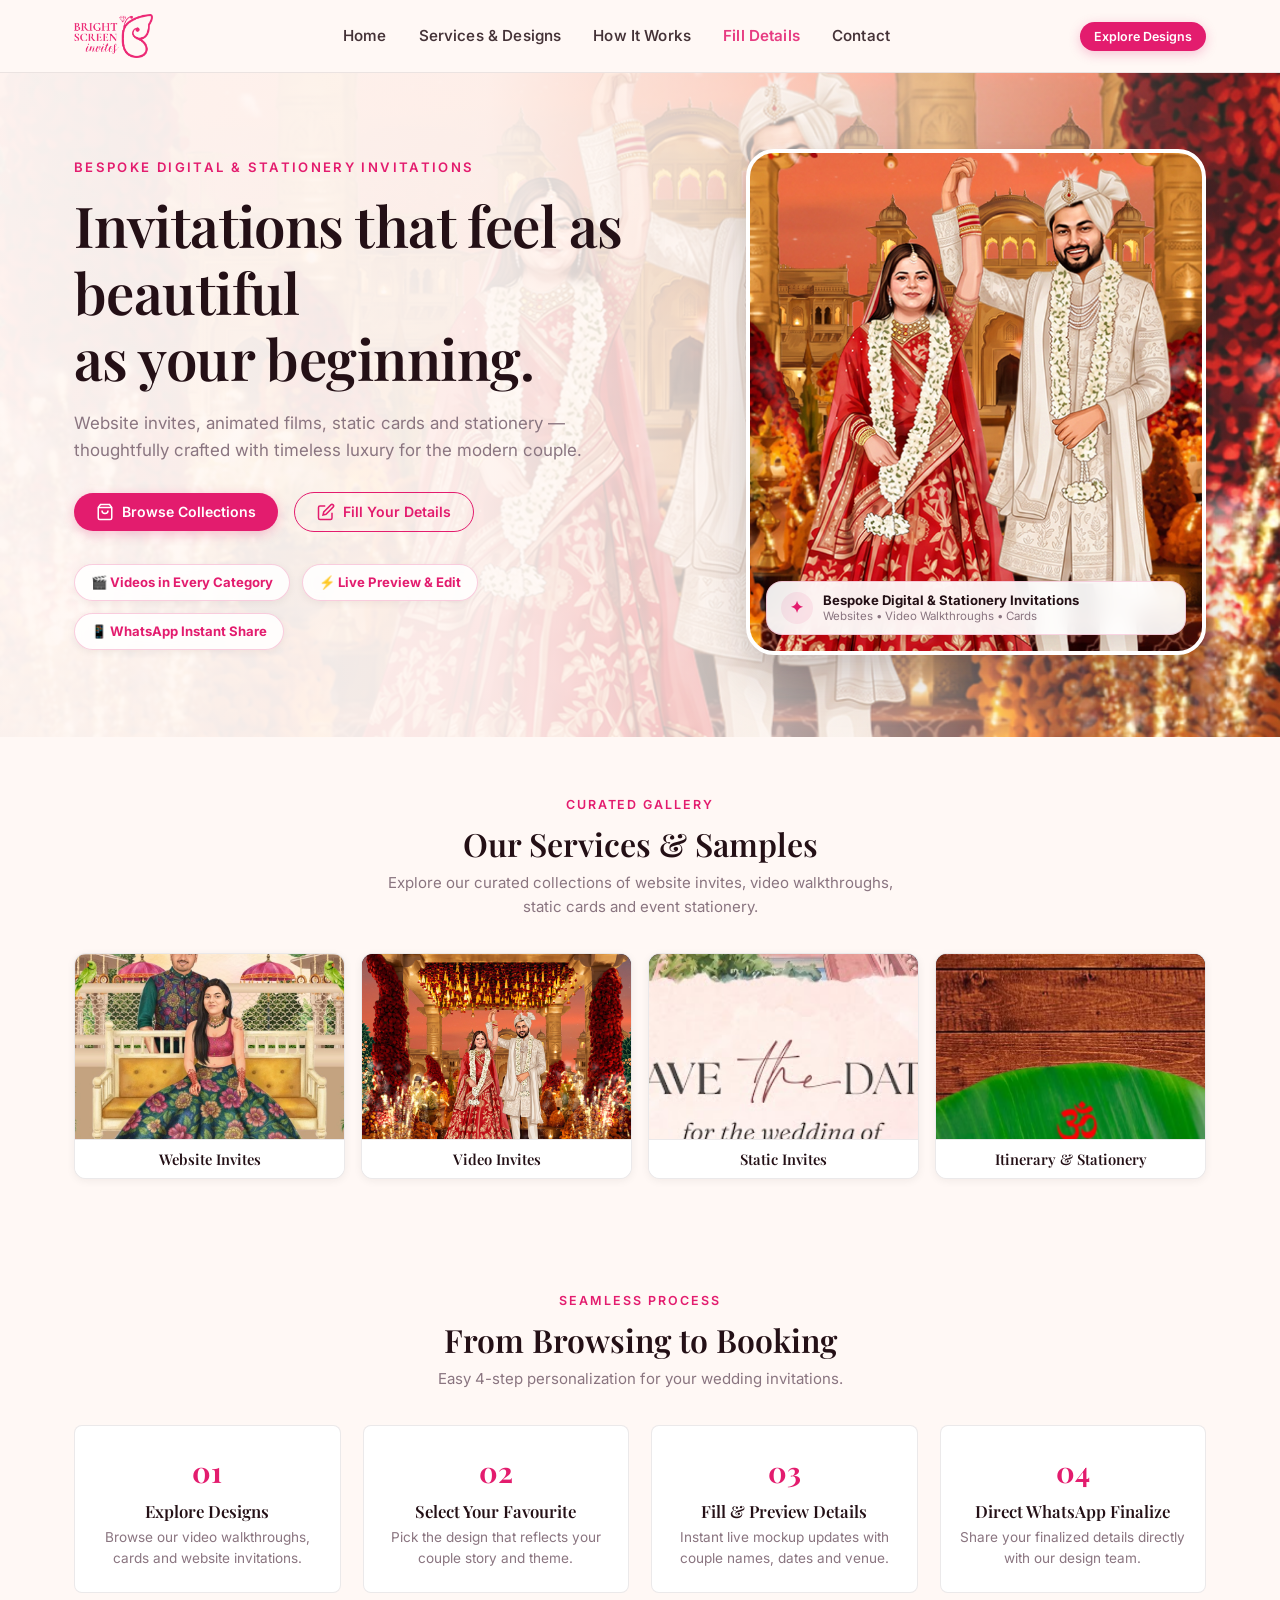
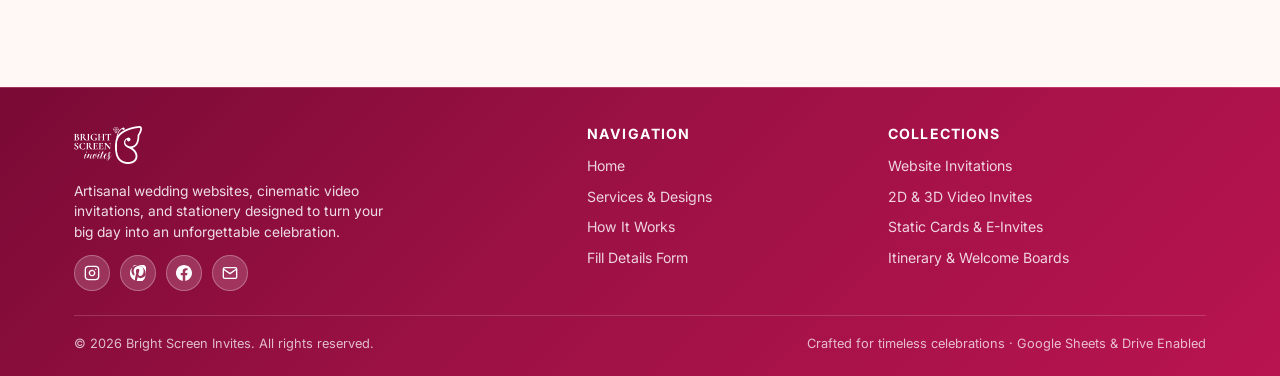
==== index.html @ beab673f "Files Upload" ====
<!DOCTYPE html>
<html lang="en">

<head>
  <meta charset="UTF-8">
  <meta name="viewport" content="width=device-width, initial-scale=1, viewport-fit=cover">
  <title>Bright Screen Invites | Premium Wedding Invitations &amp; Video Invites</title>
  <meta name="description"
    content="Bright Screen Invites — luxury wedding websites, cinematic video invitations, static printable cards and event stationery. Personalize your dream invite.">

  <!-- Favicon and App Icon -->
  <link rel="icon" type="image/jpeg" href="1.jpg">
  <link rel="apple-touch-icon" href="1.jpg">

  <!-- Open Graph / WhatsApp / Facebook / Telegram / Chat Previews -->
  <meta property="og:type" content="website">
  <meta property="og:site_name" content="Bright Screen Invites">
  <meta property="og:title" content="Bright Screen Invites | Premium Wedding Invitations &amp; Video Invites">
  <meta property="og:description" content="Artisanal wedding websites, cinematic video invitations, static cards and luxury event stationery. Personalize your dream wedding invitation.">
  <meta property="og:image" content="1.jpg">
  <meta property="og:image:secure_url" content="1.jpg">
  <meta property="og:image:type" content="image/jpeg">
  <meta property="og:image:width" content="1200">
  <meta property="og:image:height" content="1200">
  <meta property="og:image:alt" content="Bright Screen Invites">

  <!-- Twitter / X Card -->
  <meta name="twitter:card" content="summary">
  <meta name="twitter:title" content="Bright Screen Invites | Premium Wedding Invitations &amp; Video Invites">
  <meta name="twitter:description" content="Artisanal wedding websites, cinematic video invitations, static cards and luxury event stationery.">
  <meta name="twitter:image" content="1.jpg">
  <meta name="twitter:image:alt" content="Bright Screen Invites">

  <!-- Universal Chat & Search Previews (WhatsApp, iMessage, Google) -->
  <meta itemprop="name" content="Bright Screen Invites">
  <meta itemprop="description" content="Artisanal wedding websites, cinematic video invitations, static cards and luxury event stationery.">
  <meta itemprop="image" content="1.jpg">
  <link rel="image_src" href="1.jpg">

  <link rel="preconnect" href="https://fonts.googleapis.com">
  <link rel="preconnect" href="https://fonts.gstatic.com" crossorigin>
  <link
    href="https://fonts.googleapis.com/css2?family=Playfair+Display:ital,wght@0,500;0,600;0,700;1,500;1,600&family=Inter:wght@300;400;500;600;700;800;900&display=swap"
    rel="stylesheet">
  <style>
    :root {
      --pink: #E31C6E;
      --pink-dark: #B8144F;
      --pink-soft: rgba(227, 28, 110, 0.08);
      --pink-border: rgba(227, 28, 110, 0.22);
      --cream: #FFF8F5;
      --cream-card: #FFFFFF;
      --ink: #241016;
      --muted: #8a7580;
      --muted-light: #b39aa3;
      --border: rgba(36, 16, 22, 0.09);
      --gold: #D4AF37;
      --shadow-sm: 0 2px 8px rgba(36, 16, 22, 0.06);
      --shadow-md: 0 8px 24px rgba(36, 16, 22, 0.08);
      --shadow-lg: 0 16px 36px rgba(227, 28, 110, 0.14);
      --serif: 'Playfair Display', Georgia, serif;
      --sans: 'Inter', -apple-system, BlinkMacSystemFont, Segoe UI, sans-serif;
      box-sizing: border-box;
      padding-top: env(safe-area-inset-top, 0px);
    }

    /* Enforce consistent light theme without changing existing brand palette */
    @media(prefers-color-scheme:dark) {
      :root {
        --cream: #FFF8F5;
        --cream-card: #FFFFFF;
        --ink: #241016;
        --muted: #8a7580;
        --muted-light: #b39aa3;
        --border: rgba(36, 16, 22, 0.09);
        --shadow-sm: 0 2px 8px rgba(36, 16, 22, 0.06);
        --shadow-md: 0 8px 24px rgba(36, 16, 22, 0.08);
      }
    }

    :root[data-theme="dark"],
    :root[data-theme="light"] {
      --cream: #FFF8F5;
      --cream-card: #FFFFFF;
      --ink: #241016;
      --muted: #8a7580;
      --muted-light: #b39aa3;
      --border: rgba(36, 16, 22, 0.09);
    }

    * {
      box-sizing: border-box;
      margin: 0;
      padding: 0
    }

    body {
      background: var(--cream);
      color: var(--ink);
      font-family: var(--sans);
      line-height: 1.6;
      -webkit-font-smoothing: antialiased;
      padding-bottom: calc(76px + env(safe-area-inset-bottom, 0px));
    }

    @media(min-width:820px) {
      body {
        padding-bottom: 0
      }
    }

    img,
    svg,
    video {
      max-width: 100%;
      height: auto;
      display: block
    }

    .wrap {
      max-width: 1180px;
      margin: 0 auto;
      padding: 0 24px
    }

    h1,
    h2,
    h3,
    h4 {
      font-family: var(--serif);
      font-weight: 600;
      line-height: 1.2
    }

    a {
      color: inherit;
      text-decoration: none
    }

    button {
      font-family: inherit
    }

    @media(prefers-reduced-motion:reduce) {
      * {
        animation: none !important;
        transition: none !important
      }
    }

    /* Header & Navigation */
    header {
      position: sticky;
      top: env(safe-area-inset-top, 0px);
      z-index: 50;
      background: var(--cream);
      backdrop-filter: blur(12px);
      -webkit-backdrop-filter: blur(12px);
      border-bottom: 1px solid var(--border);
    }

    .nav {
      display: flex;
      align-items: center;
      justify-content: space-between;
      padding: 14px 24px;
      max-width: 1180px;
      margin: 0 auto;
    }

    .brand {
      display: inline-flex;
      align-items: center;
      gap: 12px;
      cursor: pointer;
      text-decoration: none
    }

    .brand-logo-img {
      height: 44px;
      width: auto;
      max-width: 220px;
      object-fit: contain;
      display: block;
      transition: transform .2s ease;
    }

    .brand:hover .brand-logo-img {
      transform: scale(1.02);
    }

    .foot-logo-img {
      height: 48px;
      max-width: 240px;
    }

    @media(max-width:600px) {
      .brand-logo-img {
        height: 36px;
        max-width: 170px;
      }
    }

    .brand svg {
      width: 34px;
      height: 40px;
      flex-shrink: 0
    }

    .brand-text {
      font-family: var(--serif);
      font-size: 1.12rem;
      letter-spacing: .02em;
      font-weight: 600
    }

    .brand-text em {
      font-style: italic;
      color: var(--pink);
      font-weight: 500
    }

    .navlinks {
      display: none;
      gap: 32px;
      font-size: .95rem;
      font-weight: 550;
      letter-spacing: .01em
    }

    @media(min-width:820px) {
      .navlinks {
        display: flex
      }
    }

    .navlinks a {
      opacity: .85;
      transition: color .2s, opacity .2s;
      color: var(--ink)
    }

    .navlinks a:hover {
      opacity: 1;
      color: var(--pink)
    }

    .header-actions {
      display: flex;
      align-items: center;
      gap: 12px
    }

    .cta {
      background: var(--pink);
      color: #fff;
      padding: 10px 22px;
      border-radius: 999px;
      font-size: .88rem;
      font-weight: 600;
      border: none;
      cursor: pointer;
      display: inline-flex;
      align-items: center;
      justify-content: center;
      gap: 8px;
      transition: transform .2s ease, background .2s ease, box-shadow .2s ease;
      box-shadow: 0 3px 12px rgba(227, 28, 110, .25);
      text-align: center;
      white-space: nowrap;
    }

    .cta:hover {
      background: var(--pink-dark);
      transform: translateY(-1px);
      box-shadow: 0 6px 18px rgba(227, 28, 110, .35)
    }

    .cta:active {
      transform: translateY(0)
    }

    .cta.ghost {
      background: transparent;
      border: 1px solid var(--pink);
      color: var(--pink);
      box-shadow: none;
    }

    .cta.ghost:hover {
      background: var(--pink-soft)
    }

    .cta.secondary {
      background: rgba(36, 16, 22, .06);
      color: var(--ink);
      box-shadow: none;
    }

    .cta.secondary:hover {
      background: rgba(36, 16, 22, .1)
    }

    .cta.btn-wa {
      background: #25D366;
      color: #fff;
      box-shadow: 0 3px 12px rgba(37, 211, 102, .25)
    }

    .cta.btn-wa:hover {
      background: #1EBE5D;
      box-shadow: 0 6px 18px rgba(37, 211, 102, .35)
    }

    .cta.btn-sm {
      padding: 7px 14px;
      font-size: .78rem
    }

    /* Hero Section (Matching Reference Landing Page) */
    .hero {
      position: relative;
      background-image: url('hero-ballroom.jpg');
      background-size: cover;
      background-position: center right;
      overflow: hidden;
      padding: 54px 0 60px;
    }

    .hero-backdrop-overlay {
      position: absolute;
      inset: 0;
      background: linear-gradient(90deg,
          rgba(255, 248, 245, 0.97) 0%,
          rgba(255, 248, 245, 0.93) 38%,
          rgba(255, 248, 245, 0.72) 58%,
          rgba(255, 248, 245, 0.22) 85%,
          rgba(255, 248, 245, 0.10) 100%);
      pointer-events: none;
      z-index: 1;
    }

    @media(max-width:960px) {
      .hero-backdrop-overlay {
        background: linear-gradient(180deg,
            rgba(255, 248, 245, 0.97) 0%,
            rgba(255, 248, 245, 0.92) 48%,
            rgba(255, 248, 245, 0.78) 100%);
      }
    }

    .hero-wrap {
      position: relative;
      z-index: 2;
      max-width: 1180px;
      margin: 0 auto;
      padding: 0 24px;
    }

    .hero-layout {
      display: grid;
      grid-template-columns: 1.15fr 0.85fr;
      gap: 48px;
      align-items: center;
      min-height: 550px;
    }

    @media(max-width:960px) {
      .hero {
        padding: 36px 0 44px
      }

      .hero-layout {
        grid-template-columns: 1fr;
        gap: 36px;
        min-height: auto;
      }
    }

    .hero-text-col {
      text-align: left;
    }

    .tag {
      color: var(--pink);
      font-size: .82rem;
      font-weight: 600;
      letter-spacing: .18em;
      text-transform: uppercase;
      margin-bottom: 14px;
      display: inline-block;
    }

    .hero-headline {
      font-family: var(--serif);
      font-size: clamp(2.3rem, 4.4vw, 3.6rem);
      font-weight: 600;
      line-height: 1.18;
      letter-spacing: -0.01em;
      color: var(--ink);
      margin-bottom: 18px;
    }

    .hero-desc {
      font-family: var(--sans);
      font-size: clamp(0.98rem, 1.4vw, 1.06rem);
      color: var(--muted);
      line-height: 1.6;
      max-width: 540px;
      margin-bottom: 28px;
      font-weight: 400;
    }

    .hero-cta-group {
      display: flex;
      align-items: center;
      gap: 16px;
      flex-wrap: wrap;
      margin-bottom: 32px;
    }

    .cta-hero-primary {
      background: var(--pink);
      color: #fff;
      padding: 14px 34px;
      border-radius: 999px;
      font-size: 1rem;
      font-weight: 700;
      letter-spacing: .01em;
      border: none;
      cursor: pointer;
      display: inline-flex;
      align-items: center;
      justify-content: center;
      gap: 10px;
      box-shadow: 0 8px 24px rgba(227, 28, 110, .3);
      transition: all .25s ease;
      text-decoration: none;
    }

    .cta-hero-primary:hover {
      background: var(--pink-dark);
      transform: translateY(-2px);
      box-shadow: 0 12px 30px rgba(227, 28, 110, .4);
      color: #fff;
    }

    .cta-hero-secondary {
      background: transparent;
      color: var(--pink);
      border: 1.5px solid var(--pink-border);
      padding: 13px 26px;
      border-radius: 999px;
      font-size: .95rem;
      font-weight: 600;
      cursor: pointer;
      display: inline-flex;
      align-items: center;
      gap: 8px;
      transition: all .25s ease;
    }

    .cta-hero-secondary:hover {
      background: var(--pink-soft);
      border-color: var(--pink);
      transform: translateY(-1px);
    }

    .hero-stats {
      display: flex;
      justify-content: flex-start;
      gap: 12px;
      flex-wrap: wrap;
    }

    .stat-pill {
      display: flex;
      align-items: center;
      gap: 8px;
      background: rgba(255, 255, 255, 0.85);
      backdrop-filter: blur(6px);
      -webkit-backdrop-filter: blur(6px);
      border: 1px solid var(--pink-border);
      padding: 7px 16px;
      border-radius: 999px;
      font-size: .82rem;
      font-weight: 600;
      color: var(--ink);
      box-shadow: var(--shadow-sm);
    }

    .stat-pill span {
      color: var(--pink);
      font-weight: 700
    }

    /* Right Card (Luxury Ballroom Showcase matching reference) */
    .hero-card-col {
      display: flex;
      justify-content: center;
      align-items: center;
      position: relative;
    }

    .hero-venue-card {
      position: relative;
      width: 100%;
      max-width: 460px;
      border-radius: 28px;
      overflow: hidden;
      border: 4px solid #ffffff;
      box-shadow: 0 24px 50px rgba(36, 16, 22, 0.18), 0 6px 18px rgba(0, 0, 0, 0.06);
      background: #fff;
      transition: transform .35s ease, box-shadow .35s ease;
    }

    .hero-venue-card:hover {
      transform: translateY(-4px);
      box-shadow: 0 30px 60px rgba(227, 28, 110, 0.22), 0 10px 24px rgba(36, 16, 22, 0.12);
    }

    .hero-card-img {
      width: 100%;
      height: 100%;
      aspect-ratio: 4 / 4.4;
      object-fit: cover;
      display: block;
    }

    @media(max-width:960px) {
      .hero-card-img {
        aspect-ratio: 16 / 10;
      }
    }

    .hero-card-glass-pill {
      position: absolute;
      bottom: 16px;
      left: 16px;
      right: 16px;
      background: rgba(255, 255, 255, 0.92);
      backdrop-filter: blur(10px);
      -webkit-backdrop-filter: blur(10px);
      padding: 10px 14px;
      border-radius: 16px;
      display: flex;
      align-items: center;
      gap: 10px;
      box-shadow: 0 8px 20px rgba(36, 16, 22, 0.1);
      border: 1px solid rgba(227, 28, 110, 0.18);
    }

    .pill-sparkle {
      width: 32px;
      height: 32px;
      border-radius: 50%;
      background: var(--pink-soft);
      color: var(--pink);
      display: flex;
      align-items: center;
      justify-content: center;
      font-size: 1rem;
      font-weight: 700;
      flex-shrink: 0;
    }

    .pill-info {
      display: flex;
      flex-direction: column;
      text-align: left;
      line-height: 1.25;
    }

    .pill-info strong {
      font-size: .82rem;
      color: var(--ink);
      font-weight: 700;
    }

    .pill-info span {
      font-size: .72rem;
      color: var(--muted);
    }

    /* Section Common */
    section {
      padding: 54px 0
    }

    .section-head {
      text-align: center;
      margin-bottom: 34px
    }

    .section-head span {
      color: var(--pink);
      font-size: .78rem;
      font-weight: 600;
      letter-spacing: .16em;
      text-transform: uppercase
    }

    .section-head h2 {
      margin-top: 8px;
      font-size: 2rem
    }

    .section-head p {
      color: var(--muted);
      font-size: .94rem;
      margin-top: 8px;
      max-width: 540px;
      margin-left: auto;
      margin-right: auto
    }

    /* Interactive Services Cards */
    .services {
      display: grid;
      grid-template-columns: repeat(2, 1fr);
      gap: 18px
    }

    @media(min-width:860px) {
      .services {
        grid-template-columns: repeat(4, 1fr)
      }
    }

    .svc {
      padding: 24px 20px;
      border: 1px solid var(--border);
      border-radius: 8px;
      cursor: pointer;
      transition: border-color .25s, transform .25s, box-shadow .25s, background .25s;
      background: var(--cream-card);
      text-align: left;
      position: relative;
      display: flex;
      flex-direction: column;
      justify-content: space-between;
      min-height: 170px;
    }

    .svc:hover {
      border-color: var(--pink);
      transform: translateY(-4px);
      box-shadow: var(--shadow-md);
      background: linear-gradient(180deg, var(--cream-card) 0%, rgba(227, 28, 110, 0.03) 100%);
    }

    .svc-icon {
      width: 42px;
      height: 42px;
      border-radius: 8px;
      background: var(--pink-soft);
      color: var(--pink);
      display: flex;
      align-items: center;
      justify-content: center;
      margin-bottom: 14px;
      font-size: 1.2rem;
    }

    .svc h3 {
      font-size: 1.12rem;
      margin-bottom: 6px
    }

    .svc p {
      color: var(--muted);
      font-size: .84rem;
      line-height: 1.45;
      margin-bottom: 12px
    }

    .svc-footer {
      display: flex;
      align-items: center;
      justify-content: space-between;
      font-size: .78rem;
      color: var(--pink);
      font-weight: 600;
    }

    .svc-count {
      background: var(--pink-soft);
      padding: 2px 8px;
      border-radius: 999px;
      font-size: .72rem;
    }

    /* Latest Designs Carousel / Showcase */
    .latest-bar {
      margin-bottom: 34px;
      padding: 20px 22px;
      background: linear-gradient(135deg, rgba(227, 28, 110, .07), rgba(227, 28, 110, .02));
      border: 1px solid var(--pink-border);
      border-radius: 10px;
      display: flex;
      align-items: center;
      justify-content: space-between;
      flex-wrap: wrap;
      gap: 14px;
    }

    .latest-info h3 {
      font-size: 1.15rem;
      display: flex;
      align-items: center;
      gap: 8px
    }

    .latest-info p {
      color: var(--muted);
      font-size: .85rem;
      margin-top: 2px
    }

    .badge-pulse {
      background: var(--pink);
      color: #fff;
      font-size: .65rem;
      font-weight: 700;
      padding: 2px 7px;
      border-radius: 999px;
      letter-spacing: .05em;
      text-transform: uppercase;
      animation: badgeGlow 2s infinite ease-in-out;
    }

    @keyframes badgeGlow {

      0%,
      100% {
        opacity: 1;
        box-shadow: 0 0 0 rgba(227, 28, 110, 0)
      }

      50% {
        opacity: .92;
        box-shadow: 0 0 10px rgba(227, 28, 110, .4)
      }
    }

    /* Controls: Search, Filters, Sorting */
    .controls-wrap {
      background: var(--cream-card);
      border: 1px solid var(--border);
      border-radius: 10px;
      padding: 18px 20px;
      margin-bottom: 28px;
      box-shadow: var(--shadow-sm);
    }

    .controls-top {
      display: flex;
      gap: 12px;
      align-items: center;
      flex-wrap: wrap;
      margin-bottom: 14px;
    }

    .search-box {
      flex: 1;
      min-width: 240px;
      position: relative;
      display: flex;
      align-items: center;
    }

    .search-box svg {
      position: absolute;
      left: 14px;
      width: 18px;
      height: 18px;
      color: var(--muted);
      pointer-events: none;
    }

    .search-box input {
      width: 100%;
      padding: 10px 14px 10px 42px;
      border-radius: 999px;
      border: 1px solid var(--border);
      background: var(--cream);
      color: var(--ink);
      font-family: var(--sans);
      font-size: .88rem;
      transition: border-color .2s;
    }

    .search-box input:focus {
      outline: none;
      border-color: var(--pink);
    }

    .search-clear {
      position: absolute;
      right: 12px;
      background: none;
      border: none;
      color: var(--muted);
      font-size: 1rem;
      cursor: pointer;
      display: none;
    }

    .sort-wrap {
      display: flex;
      align-items: center;
      gap: 8px;
      font-size: .82rem;
      color: var(--muted);
    }

    .sort-wrap select {
      padding: 9px 14px;
      border-radius: 999px;
      border: 1px solid var(--border);
      background: var(--cream);
      color: var(--ink);
      font-family: var(--sans);
      font-size: .84rem;
      cursor: pointer;
      outline: none;
    }

    .sort-wrap select:focus {
      border-color: var(--pink)
    }

    /* Category Filter Pills */
    .filters {
      display: flex;
      gap: 8px;
      flex-wrap: wrap;
      align-items: center;
      margin-bottom: 12px;
    }

    .filters button {
      padding: 8px 16px;
      border-radius: 999px;
      border: 1px solid var(--border);
      background: transparent;
      color: var(--ink);
      font-size: .82rem;
      cursor: pointer;
      transition: background .2s, border-color .2s, color .2s;
      display: flex;
      align-items: center;
      gap: 6px;
    }

    .filters button:hover {
      border-color: var(--pink);
      color: var(--pink)
    }

    .filters button.active {
      background: var(--pink);
      color: #fff;
      border-color: var(--pink);
      font-weight: 600;
    }

    .filters button .pill-count {
      background: rgba(255, 255, 255, .25);
      font-size: .7rem;
      padding: 1px 6px;
      border-radius: 999px;
    }

    .filters button:not(.active) .pill-count {
      background: var(--pink-soft);
      color: var(--pink);
    }

    /* Secondary Sub-filters: Media, Region, Style */
    .sub-filters {
      display: flex;
      gap: 10px;
      flex-wrap: wrap;
      align-items: center;
      padding-top: 10px;
      border-top: 1px dashed var(--border);
      font-size: .8rem;
    }

    .sub-filters label {
      color: var(--muted);
      font-weight: 500
    }

    .sub-filters select {
      padding: 6px 10px;
      border-radius: 6px;
      border: 1px solid var(--border);
      background: var(--cream);
      color: var(--ink);
      font-size: .8rem;
      outline: none;
    }

    .sub-filters select:focus {
      border-color: var(--pink)
    }

    .reset-btn {
      background: none;
      border: none;
      color: var(--pink);
      font-size: .8rem;
      cursor: pointer;
      text-decoration: underline;
      margin-left: auto;
      padding: 4px 8px;
    }

    .gallery-status {
      display: flex;
      justify-content: space-between;
      align-items: center;
      margin-bottom: 16px;
      font-size: .82rem;
      color: var(--muted);
    }

    /* Gallery Grid & Cards */
    .gallery {
      display: grid;
      grid-template-columns: repeat(4, 1fr);
      gap: 16px;
    }

    @media (max-width: 991px) and (min-width: 600px) {
      .gallery {
        grid-template-columns: repeat(2, 1fr);
        gap: 14px;
      }
    }

    @media (max-width: 599px) {
      .gallery {
        grid-template-columns: repeat(2, 1fr);
        gap: 10px;
      }
    }

    .card {
      background: var(--cream-card);
      border: 1px solid var(--border);
      border-radius: 8px;
      overflow: hidden;
      position: relative;
      display: flex;
      flex-direction: column;
      transition: transform .25s ease, box-shadow .25s ease, border-color .25s ease;
      box-shadow: var(--shadow-sm);
    }

    .card:hover {
      transform: translateY(-4px);
      box-shadow: var(--shadow-md);
      border-color: var(--pink);
    }

    .thumb-wrap {
      position: relative;
      aspect-ratio: 3/4;
      overflow: hidden;
      background-size: cover;
      background-position: center;
      display: flex;
      align-items: flex-end;
      cursor: pointer;
    }

    .thumb-gradient {
      position: absolute;
      inset: 0;
      background: linear-gradient(180deg, rgba(0, 0, 0, 0.1) 0%, rgba(0, 0, 0, 0.2) 40%, rgba(20, 5, 12, 0.88) 100%);
      transition: opacity .25s;
    }

    .card:hover .thumb-gradient {
      background: linear-gradient(180deg, rgba(0, 0, 0, 0) 0%, rgba(0, 0, 0, 0.3) 30%, rgba(20, 5, 12, 0.94) 100%);
    }

    .thumb-video-preview {
      position: absolute;
      inset: 0;
      width: 100%;
      height: 100%;
      object-fit: cover;
      opacity: 0;
      transition: opacity .35s ease;
      pointer-events: none;
    }

    .card:hover .thumb-video-preview {
      opacity: .85
    }

    .thumb-content {
      position: relative;
      z-index: 2;
      padding: 14px;
      width: 100%;
      color: #fff;
    }

    .thumb-title {
      font-family: var(--serif);
      font-size: 1.06rem;
      font-weight: 600;
      color: #fff;
      text-shadow: 0 1px 3px rgba(0, 0, 0, .6);
      line-height: 1.25;
    }

    .thumb-tags {
      display: flex;
      gap: 5px;
      margin-top: 6px;
      flex-wrap: wrap;
    }

    .thumb-tag {
      background: rgba(255, 255, 255, 0.2);
      backdrop-filter: blur(4px);
      font-size: .65rem;
      padding: 2px 6px;
      border-radius: 4px;
      color: #fff;
      text-transform: uppercase;
      letter-spacing: .04em;
    }

    .badge-new {
      position: absolute;
      top: 10px;
      left: 10px;
      background: #fff;
      color: var(--pink-dark);
      font-size: .65rem;
      font-weight: 700;
      padding: 3px 8px;
      border-radius: 999px;
      letter-spacing: .06em;
      z-index: 3;
      box-shadow: 0 2px 6px rgba(0, 0, 0, .2);
    }

    .badge-video {
      position: absolute;
      top: 10px;
      right: 10px;
      background: rgba(227, 28, 110, .9);
      color: #fff;
      font-size: .65rem;
      font-weight: 600;
      padding: 3px 8px;
      border-radius: 999px;
      z-index: 3;
      display: flex;
      align-items: center;
      gap: 4px;
      box-shadow: 0 2px 6px rgba(0, 0, 0, .3);
    }

    .playdot {
      position: absolute;
      top: 50%;
      left: 50%;
      transform: translate(-50%, -50%);
      width: 46px;
      height: 46px;
      border-radius: 50%;
      background: rgba(255, 255, 255, .92);
      color: var(--pink-dark);
      display: flex;
      align-items: center;
      justify-content: center;
      font-size: 1.1rem;
      z-index: 3;
      box-shadow: 0 4px 14px rgba(0, 0, 0, .3);
      transition: transform .2s, background .2s;
    }

    .card:hover .playdot {
      transform: translate(-50%, -50%) scale(1.1);
      background: #fff
    }

    .card-body {
      padding: 12px 14px 14px;
      display: flex;
      flex-direction: column;
      gap: 10px;
      flex: 1;
    }

    .card-meta {
      font-size: .78rem;
      color: var(--muted);
      display: flex;
      justify-content: space-between;
      align-items: center;
    }

    .card-region-style {
      font-size: .74rem;
      color: var(--pink);
      font-weight: 500;
    }

    .card-actions {
      display: grid;
      grid-template-columns: 1fr 1fr;
      gap: 8px;
      margin-top: auto;
      padding-top: 4px;
    }

    .card-actions .action-wa {
      grid-column: 1/-1;
      background: #25D366;
      color: #fff;
      border: none;
      padding: 7px 10px;
      border-radius: 6px;
      font-size: .78rem;
      font-weight: 600;
      cursor: pointer;
      display: flex;
      align-items: center;
      justify-content: center;
      gap: 6px;
      transition: background .2s;
    }

    .card-actions .action-wa:hover {
      background: #1EBE5D
    }

    .card-actions .btn-sm-action {
      padding: 7px 10px;
      border-radius: 6px;
      font-size: .78rem;
      font-weight: 600;
      text-align: center;
      cursor: pointer;
      border: 1px solid var(--border);
      background: transparent;
      color: var(--ink);
      transition: all .2s;
    }

    .card-actions .btn-sm-action:hover {
      border-color: var(--pink);
      color: var(--pink);
      background: var(--pink-soft);
    }

    .card-actions .btn-sm-select {
      background: var(--pink);
      border-color: var(--pink);
      color: #fff;
    }

    .card-actions .btn-sm-select:hover {
      background: var(--pink-dark);
      color: #fff;
    }

    /* Wedding Websites Special Sections */
    .wedding-invites-hero {
      background: linear-gradient(135deg, rgba(227, 28, 110, 0.08) 0%, rgba(212, 175, 55, 0.08) 100%);
      border: 1px solid var(--pink-border);
      border-radius: 12px;
      padding: 24px;
      margin-bottom: 24px;
      display: flex;
      justify-content: space-between;
      align-items: center;
      flex-wrap: wrap;
      gap: 16px;
    }

    .wedding-invites-hero h3 {
      font-size: 1.45rem;
      margin-bottom: 4px;
      color: var(--ink);
    }

    .wedding-invites-hero p {
      color: var(--muted);
      font-size: .92rem;
      max-width: 620px;
    }

    .wedding-section-heading {
      display: flex;
      align-items: center;
      justify-content: space-between;
      gap: 12px;
      margin: 18px 0 14px;
      padding-bottom: 8px;
      border-bottom: 1.5px solid var(--border);
    }

    .wedding-section-heading h3 {
      font-size: 1.25rem;
      color: var(--ink);
      display: flex;
      align-items: center;
      gap: 8px;
    }

    .wedding-section-heading .badge-pill {
      background: var(--pink-soft);
      color: var(--pink);
      font-size: .75rem;
      font-weight: 700;
      padding: 3px 10px;
      border-radius: 999px;
      border: 1px solid var(--pink-border);
    }

    .btn-preview-sample {
      grid-column: 1 / -1;
      background: var(--pink);
      color: #fff;
      border: none;
      padding: 9px 16px;
      border-radius: 6px;
      font-size: .84rem;
      font-weight: 700;
      cursor: pointer;
      display: flex;
      align-items: center;
      justify-content: center;
      gap: 8px;
      transition: all .2s ease;
      box-shadow: 0 3px 12px rgba(227, 28, 110, .25);
      text-decoration: none;
    }

    .btn-preview-sample:hover {
      background: var(--pink-dark);
      transform: translateY(-1px);
      box-shadow: 0 6px 16px rgba(227, 28, 110, .35);
      color: #fff;
    }

    /* Gig-style Category Cards (Main service & category cards: thumbnail + name only) */
    .gig-card {
      background: var(--cream-card);
      border: 1px solid var(--border);
      border-radius: 12px;
      overflow: hidden;
      display: flex;
      flex-direction: column;
      text-decoration: none;
      color: inherit;
      box-shadow: var(--shadow-sm);
      transition: transform .25s ease, box-shadow .25s ease, border-color .25s ease;
      cursor: pointer;
      width: 100%;
    }

    .gig-card:hover {
      transform: translateY(-4px);
      box-shadow: var(--shadow-lg);
      border-color: var(--pink);
    }

    .gig-thumb-wrap {
      position: relative;
      width: 100%;
      aspect-ratio: 16 / 11;
      background: #180612;
      overflow: hidden;
    }

    .gig-thumb-img {
      width: 100%;
      height: 100%;
      object-fit: cover;
      display: block;
      transition: transform .35s ease;
    }

    .gig-card:hover .gig-thumb-img {
      transform: scale(1.06);
    }

    .gig-card-body {
      padding: 10px 8px;
      text-align: center;
      background: #ffffff;
      border-top: 1px solid var(--border);
      display: flex;
      flex-direction: column;
      align-items: center;
      justify-content: center;
      flex-grow: 1;
    }

    .gig-category-name {
      font-family: var(--serif);
      font-size: 0.92rem;
      font-weight: 600;
      color: var(--ink);
      margin: 0;
      line-height: 1.25;
      transition: color .2s ease;
    }

    .gig-card:hover .gig-category-name {
      color: var(--pink);
    }

    @media (max-width: 599px) {
      .gig-card {
        border-radius: 10px;
      }
      .gig-card-body {
        padding: 8px 6px;
      }
      .gig-category-name {
        font-size: 0.8rem;
        line-height: 1.2;
      }
    }

    .card-actions-stacked {
      display: flex;
      flex-direction: column;
      gap: 8px;
      margin-top: auto;
      padding-top: 6px;
    }

    .action-wa-full {
      width: 100%;
      background: #25D366;
      color: #fff;
      border: none;
      padding: 9px 14px;
      border-radius: 6px;
      font-size: .82rem;
      font-weight: 600;
      cursor: pointer;
      display: flex;
      align-items: center;
      justify-content: center;
      gap: 7px;
      transition: all .2s ease;
      text-decoration: none;
      box-shadow: 0 2px 8px rgba(37, 211, 102, .2);
    }

    .action-wa-full:hover {
      background: #1EBE5D;
      transform: translateY(-1px);
      box-shadow: 0 4px 12px rgba(37, 211, 102, .3);
      color: #fff;
    }

    /* How Steps */
    .howsteps {
      display: grid;
      gap: 22px;
      grid-template-columns: repeat(2, 1fr)
    }

    @media(min-width:760px) {
      .howsteps {
        grid-template-columns: repeat(4, 1fr)
      }
    }

    .step {
      text-align: center;
      padding: 22px 18px;
      border: 1px solid var(--border);
      border-radius: 8px;
      background: var(--cream-card);
    }

    .step .num {
      font-family: var(--serif);
      color: var(--pink);
      font-size: 1.8rem;
      margin-bottom: 6px;
      font-weight: 700
    }

    .step h3 {
      font-size: 1.05rem;
      margin-bottom: 6px
    }

    .step p {
      color: var(--muted);
      font-size: .85rem
    }

    /* Modal Overlay Common */
    .overlay {
      position: fixed;
      inset: 0;
      background: rgba(20, 8, 14, .72);
      backdrop-filter: blur(6px);
      -webkit-backdrop-filter: blur(6px);
      display: none;
      align-items: flex-start;
      justify-content: center;
      z-index: 100;
      overflow-y: auto;
      padding: 20px 14px calc(80px + env(safe-area-inset-bottom, 0px));
      padding-top: calc(20px + env(safe-area-inset-top, 0px));
    }

    .overlay.show {
      display: flex
    }

    .modal {
      background: var(--cream);
      max-width: 780px;
      width: 100%;
      border-radius: 10px;
      padding: 26px;
      position: relative;
      margin: 20px auto;
      box-shadow: var(--shadow-lg);
      border: 1px solid var(--border);
    }

    .close {
      position: absolute;
      top: 14px;
      right: 14px;
      background: none;
      border: none;
      font-size: 1.4rem;
      cursor: pointer;
      color: var(--muted);
      width: 36px;
      height: 36px;
      border-radius: 50%;
      display: flex;
      align-items: center;
      justify-content: center;
      transition: background .2s, color .2s;
      z-index: 10;
    }

    .close:hover {
      background: var(--pink-soft);
      color: var(--pink)
    }

    /* Preview Section in Modal */
    .modal-preview-stage {
      position: relative;
      aspect-ratio: 16/9;
      border-radius: 8px;
      overflow: hidden;
      background-size: cover;
      background-position: center;
      margin-bottom: 20px;
      display: flex;
      align-items: center;
      justify-content: center;
      box-shadow: var(--shadow-sm);
    }

    .modal-video-container {
      width: 100%;
      height: 100%;
      background: #000;
      display: flex;
      align-items: center;
      justify-content: center;
      position: relative;
    }

    .modal-video-player {
      width: 100%;
      height: 100%;
      object-fit: contain;
    }

    .video-sim-overlay {
      position: absolute;
      inset: 0;
      display: flex;
      flex-direction: column;
      align-items: center;
      justify-content: center;
      color: #fff;
      padding: 20px;
      text-align: center;
      background: linear-gradient(135deg, rgba(0, 0, 0, 0.6), rgba(40, 10, 24, 0.85));
    }

    .video-sim-overlay .play-circle {
      width: 64px;
      height: 64px;
      border-radius: 50%;
      background: rgba(227, 28, 110, 0.92);
      color: #fff;
      display: flex;
      align-items: center;
      justify-content: center;
      font-size: 1.5rem;
      cursor: pointer;
      box-shadow: 0 4px 18px rgba(227, 28, 110, .5);
      margin-bottom: 12px;
      transition: transform .2s;
    }

    .video-sim-overlay .play-circle:hover {
      transform: scale(1.08)
    }

    .modal-details-grid {
      display: grid;
      gap: 20px;
      grid-template-columns: 1fr;
    }

    @media(min-width:680px) {
      .modal-details-grid {
        grid-template-columns: 1.5fr 1fr
      }
    }

    .modal-meta-row {
      display: flex;
      gap: 8px;
      flex-wrap: wrap;
      margin-bottom: 8px;
      font-size: .78rem;
    }

    .modal-pill {
      background: var(--pink-soft);
      color: var(--pink);
      border: 1px solid var(--pink-border);
      padding: 3px 10px;
      border-radius: 999px;
      font-weight: 600;
    }

    .modal h3 {
      font-size: 1.5rem;
      margin-bottom: 8px
    }

    .modal .desc {
      color: var(--muted);
      font-size: .92rem;
      line-height: 1.5;
      margin-bottom: 18px
    }

    .modal-spec-list {
      background: var(--cream-card);
      border: 1px solid var(--border);
      border-radius: 8px;
      padding: 14px;
      font-size: .82rem;
      margin-bottom: 18px;
      display: flex;
      flex-direction: column;
      gap: 8px;
    }

    .spec-item {
      display: flex;
      justify-content: space-between;
      color: var(--muted)
    }

    .spec-item strong {
      color: var(--ink)
    }

    .btnrow {
      display: flex;
      gap: 10px;
      flex-wrap: wrap;
      margin-bottom: 24px
    }

    /* Recommended Engine Shelf */
    .recommended-section {
      margin-top: 24px;
      padding-top: 20px;
      border-top: 1px dashed var(--border);
    }

    .recommended-section h4 {
      font-size: 1.02rem;
      margin-bottom: 12px;
      display: flex;
      align-items: center;
      gap: 8px;
    }

    .recommended-grid {
      display: grid;
      grid-template-columns: repeat(3, 1fr);
      gap: 12px;
    }

    @media(max-width:540px) {
      .recommended-grid {
        grid-template-columns: repeat(2, 1fr)
      }
    }

    .rel-item {
      aspect-ratio: 3/4;
      border-radius: 6px;
      cursor: pointer;
      display: flex;
      flex-direction: column;
      justify-content: flex-end;
      padding: 10px;
      color: #fff;
      font-size: .78rem;
      background-size: cover;
      position: relative;
      overflow: hidden;
      transition: transform .2s, box-shadow .2s;
      box-shadow: var(--shadow-sm);
    }

    .rel-item:hover {
      transform: scale(1.02);
      box-shadow: var(--shadow-md)
    }

    .rel-item::before {
      content: '';
      position: absolute;
      inset: 0;
      background: linear-gradient(180deg, transparent 20%, rgba(15, 4, 9, .9) 100%);
    }

    .rel-content {
      position: relative;
      z-index: 2
    }

    .rel-badge {
      font-size: .65rem;
      background: var(--pink);
      color: #fff;
      padding: 2px 6px;
      border-radius: 4px;
      display: inline-block;
      margin-bottom: 4px;
      font-weight: 600;
    }

    .rel-title {
      font-family: var(--serif);
      font-weight: 600;
      line-height: 1.2
    }

    /* Dynamic Personalization Form & Live Preview Split */
    .form-modal-container {
      max-width: 960px;
      width: 100%;
    }

    .form-split {
      display: grid;
      grid-template-columns: 1fr;
      gap: 24px;
      margin-top: 14px;
    }

    @media(min-width:840px) {
      .form-split {
        grid-template-columns: 1.2fr 1fr
      }
    }

    .personalization-form-wrap {
      background: var(--cream-card);
      border: 1px solid var(--border);
      border-radius: 8px;
      padding: 20px;
    }

    .form-section-title {
      font-size: .9rem;
      font-weight: 700;
      text-transform: uppercase;
      letter-spacing: .08em;
      color: var(--pink);
      margin-bottom: 12px;
      display: flex;
      align-items: center;
      gap: 6px;
    }

    .form-grid {
      display: grid;
      gap: 12px;
      grid-template-columns: 1fr 1fr
    }

    .form-grid .full {
      grid-column: 1/-1
    }

    .form-grid label {
      font-size: .78rem;
      font-weight: 600;
      color: var(--muted);
      display: block;
      margin-bottom: 4px
    }

    .form-grid input,
    .form-grid textarea,
    .form-grid select {
      width: 100%;
      padding: 10px 12px;
      border: 1px solid var(--border);
      border-radius: 6px;
      background: var(--cream);
      color: var(--ink);
      font-family: var(--sans);
      font-size: .88rem;
      outline: none;
      transition: border-color .2s;
    }

    .form-grid input:focus,
    .form-grid textarea:focus,
    .form-grid select:focus {
      border-color: var(--pink);
    }

    .form-grid textarea {
      resize: vertical;
      min-height: 74px
    }

    /* Live Preview Mockup Card */
    .preview-panel {
      display: flex;
      flex-direction: column;
      gap: 16px;
    }

    .live-mockup-card {
      background: linear-gradient(135deg, #2D0B1C, #14050D);
      color: #fff;
      border-radius: 10px;
      padding: 24px 20px;
      position: relative;
      overflow: hidden;
      border: 1px solid rgba(227, 28, 110, 0.3);
      box-shadow: var(--shadow-md);
      text-align: center;
    }

    .live-mockup-card::before {
      content: '';
      position: absolute;
      inset: 8px;
      border: 1px dashed rgba(212, 175, 55, 0.4);
      border-radius: 6px;
      pointer-events: none;
    }

    .live-badge {
      display: inline-block;
      background: var(--pink);
      color: #fff;
      font-size: .65rem;
      font-weight: 700;
      padding: 2px 8px;
      border-radius: 999px;
      text-transform: uppercase;
      letter-spacing: .06em;
      margin-bottom: 12px;
    }

    .mockup-names {
      font-family: var(--serif);
      font-size: 1.6rem;
      color: #fff;
      margin-bottom: 4px;
      font-weight: 600;
      letter-spacing: .02em;
    }

    .mockup-names em {
      color: var(--gold);
      font-style: italic
    }

    .mockup-type {
      color: var(--gold);
      font-size: .78rem;
      letter-spacing: .12em;
      text-transform: uppercase;
      margin-bottom: 14px;
    }

    .mockup-date {
      font-size: .9rem;
      font-weight: 600;
      margin-bottom: 4px;
    }

    .mockup-venue {
      font-size: .82rem;
      color: rgba(255, 255, 255, .75);
      margin-bottom: 10px;
    }

    .mockup-footer {
      font-size: .72rem;
      color: rgba(255, 255, 255, .6);
      border-top: 1px solid rgba(255, 255, 255, .1);
      padding-top: 10px;
      margin-top: 10px;
    }

    /* Details Side Panel with Edit Option */
    .details-summary-panel {
      background: var(--cream-card);
      border: 1px solid var(--border);
      border-radius: 8px;
      padding: 16px;
      display: flex;
      flex-direction: column;
      gap: 10px;
    }

    .details-summary-header {
      display: flex;
      justify-content: space-between;
      align-items: center;
      font-size: .84rem;
      font-weight: 700;
      color: var(--ink);
      border-bottom: 1px solid var(--border);
      padding-bottom: 8px;
    }

    .edit-link {
      color: var(--pink);
      font-size: .76rem;
      font-weight: 600;
      cursor: pointer;
      background: none;
      border: none;
      text-decoration: underline;
    }

    .summary-row {
      display: flex;
      justify-content: space-between;
      font-size: .8rem;
      gap: 10px;
    }

    .summary-label {
      color: var(--muted);
      flex-shrink: 0
    }

    .summary-val {
      font-weight: 600;
      text-align: right;
      color: var(--ink);
      word-break: break-word
    }

    /* Upgraded Footer (Brand Dark Pink Theme #B8144F, Sleek & Minimal) */
    footer,
    .dark-footer {
      background: linear-gradient(135deg, #7A0A35 0%, #9C1144 45%, #B8144F 100%);
      color: #ffffff;
      border-top: 1px solid rgba(255, 255, 255, 0.16);
      padding: 38px 0 22px;
      font-size: .88rem;
      position: relative;
      margin-top: 40px;
    }

    .foot-grid {
      display: grid;
      grid-template-columns: 1fr;
      gap: 24px;
      margin-bottom: 24px;
    }

    @media(min-width:640px) {
      .foot-grid {
        grid-template-columns: repeat(2, 1fr);
        gap: 28px;
      }
    }

    @media(min-width:960px) {
      .foot-grid {
        grid-template-columns: 1.8fr 1fr 1.2fr;
        gap: 36px;
      }
    }

    .foot-brand p {
      color: rgba(255, 255, 255, 0.86);
      margin-top: 10px;
      font-size: .86rem;
      line-height: 1.5;
      max-width: 320px;
    }

    .foot-logo-img {
      height: 38px;
      width: auto;
      filter: brightness(0) invert(1);
    }

    .foot-col h4 {
      font-size: .88rem;
      margin-bottom: 12px;
      color: #ffffff;
      text-transform: uppercase;
      letter-spacing: .08em;
      font-family: var(--sans);
      font-weight: 700;
    }

    .foot-col ul {
      list-style: none;
      display: flex;
      flex-direction: column;
      gap: 8px;
    }

    .foot-col ul li a {
      color: rgba(255, 255, 255, 0.82);
      text-decoration: none;
      transition: color .2s, text-decoration .2s;
    }

    .foot-col ul li a:hover {
      color: #ffffff;
      text-decoration: underline;
    }

    .contact-card {
      display: flex;
      flex-direction: column;
      gap: 10px;
    }

    .contact-item {
      display: flex;
      align-items: flex-start;
      gap: 10px;
      color: rgba(255, 255, 255, 0.86);
      font-size: .84rem;
    }

    .contact-item svg {
      width: 18px;
      height: 18px;
      color: #ffffff;
      flex-shrink: 0;
      margin-top: 2px;
    }

    .contact-item a {
      color: inherit;
      transition: color .2s;
    }

    .contact-item a:hover {
      color: #ffffff;
      text-decoration: underline;
    }

    .social-links {
      display: flex;
      gap: 10px;
      margin-top: 12px;
      flex-wrap: wrap;
    }

    .social-btn {
      width: 36px;
      height: 36px;
      border-radius: 50%;
      background: rgba(255, 255, 255, 0.16);
      color: #ffffff;
      border: 1px solid rgba(255, 255, 255, 0.28);
      display: flex;
      align-items: center;
      justify-content: center;
      transition: all .2s;
    }

    .social-btn:hover {
      background: #ffffff;
      color: var(--pink-dark);
      transform: translateY(-2px);
    }

    .social-btn svg {
      width: 16px;
      height: 16px;
    }

    .foot-bottom {
      border-top: 1px solid rgba(255, 255, 255, 0.16);
      padding-top: 18px;
      display: flex;
      justify-content: space-between;
      align-items: center;
      flex-wrap: wrap;
      gap: 12px;
      font-size: .8rem;
      color: rgba(255, 255, 255, 0.72);
    }

    /* Bottom Mobile Navbar (Styled in Same Brand Pink Color #E31C6E) */
    .mobile-bottom-nav {
      position: fixed;
      bottom: 0;
      left: 0;
      right: 0;
      background: var(--pink);
      border-top: 1px solid var(--pink-dark);
      box-shadow: 0 -4px 20px rgba(227, 28, 110, 0.32);
      display: flex;
      justify-content: space-around;
      align-items: center;
      padding: 6px 8px calc(6px + env(safe-area-inset-bottom, 0px));
      z-index: 90;
    }

    @media(min-width:820px) {
      .mobile-bottom-nav {
        display: none
      }
    }

    .nav-tab {
      display: flex;
      flex-direction: column;
      align-items: center;
      justify-content: center;
      gap: 2px;
      color: rgba(255, 255, 255, 0.85);
      font-size: .68rem;
      font-weight: 600;
      padding: 5px 8px;
      border-radius: 6px;
      transition: all .2s;
      background: none;
      border: none;
      cursor: pointer;
      text-decoration: none;
    }

    .nav-tab svg {
      width: 20px;
      height: 20px;
      stroke: #ffffff
    }

    .nav-tab:hover,
    .nav-tab:active {
      color: #ffffff;
      transform: translateY(-1px);
    }

    .nav-tab.highlight {
      color: #ffffff;
      font-weight: 700;
      background: rgba(255, 255, 255, 0.22);
      border-radius: 8px;
    }

    .nav-tab.highlight svg {
      stroke: #ffffff;
    }

    .nav-tab.nav-tab-wa {
      color: #ffffff;
    }

    .nav-tab.nav-tab-wa svg {
      fill: #ffffff;
      stroke: none;
    }

    /* Notification Toast */
    .toast {
      position: fixed;
      bottom: calc(85px + env(safe-area-inset-bottom, 0px));
      left: 50%;
      transform: translateX(-50%) translateY(20px);
      background: var(--ink);
      color: #fff;
      padding: 10px 18px;
      border-radius: 999px;
      font-size: .82rem;
      font-weight: 500;
      z-index: 200;
      box-shadow: var(--shadow-md);
      opacity: 0;
      pointer-events: none;
      transition: all .3s ease;
      display: flex;
      align-items: center;
      gap: 8px;
    }

    .toast.show {
      opacity: 1;
      transform: translateX(-50%) translateY(0);
    }
  
    #gig-video-invites .gig-thumb-img,
    .gig-thumb-img[src*="3WI"] {
      object-fit: cover;
      object-position: center 46%;
      transform: scale(1.10);
      transform-origin: center 46%;
      transition: transform .35s ease;
    }
    #gig-video-invites:hover .gig-thumb-img,
    .gig-card:hover .gig-thumb-img[src*="3WI"] {
      transform: scale(1.18);
    }

    #gig-static-invites .gig-thumb-img,
    .gig-thumb-img[src*="google-photos"] {
      transform: scale(2.05);
      transform-origin: center 40%;
      transition: transform .35s ease;
    }
    #gig-static-invites:hover .gig-thumb-img,
    .gig-card:hover .gig-thumb-img[src*="google-photos"] {
      transform: scale(2.15);
    }

    #gig-itinerary-stationery .gig-thumb-img,
    .gig-thumb-img[src*="banana-leaf"] {
      transform: scale(1.18);
      transform-origin: center center;
      transition: transform .35s ease;
    }
    #gig-itinerary-stationery:hover .gig-thumb-img,
    .gig-card:hover .gig-thumb-img[src*="banana-leaf"] {
      transform: scale(1.25);
    }

    /* Comprehensive Mobile Responsive Overhauls */
    html, body {
      overflow-x: hidden;
      max-width: 100vw;
    }

    @media (max-width: 768px) {
      .wrap {
        padding: 0 16px;
      }
      .nav {
        padding: 10px 16px;
      }
      .brand-logo-img {
        height: 34px;
        max-width: 140px;
      }
      .header-actions .cta.btn-sm {
        padding: 6px 12px;
        font-size: .76rem;
      }
      .hero {
        padding: 24px 0 32px;
      }
      .hero-layout {
        gap: 24px;
        min-height: auto;
      }
      .hero-headline {
        font-size: clamp(1.6rem, 5.5vw, 2.3rem);
        margin-bottom: 12px;
        line-height: 1.22;
      }
      .hero-desc {
        font-size: 0.88rem;
        line-height: 1.5;
        margin-bottom: 18px;
      }
      .hero-cta-group {
        gap: 10px;
        margin-bottom: 20px;
      }
      .cta-hero-primary {
        padding: 11px 22px;
        font-size: 0.88rem;
      }
      .cta-hero-secondary {
        padding: 10px 18px;
        font-size: 0.84rem;
      }
      .hero-stats {
        gap: 8px;
      }
      .stat-pill {
        padding: 5px 12px;
        font-size: 0.74rem;
      }
      .hero-venue-card {
        border-radius: 18px;
        max-width: 100%;
      }
      .hero-card-img {
        aspect-ratio: 16 / 11;
      }
      .hero-card-glass-pill {
        padding: 7px 10px;
        border-radius: 12px;
        bottom: 10px;
        left: 10px;
        right: 10px;
        gap: 8px;
      }
      .pill-sparkle {
        width: 26px;
        height: 26px;
        font-size: .8rem;
      }
      .pill-info strong {
        font-size: 0.76rem;
      }
      .pill-info span {
        font-size: 0.66rem;
      }
      .section-head {
        margin-bottom: 22px;
      }
      .section-head h2 {
        font-size: clamp(1.4rem, 5vw, 1.85rem);
      }
      .section-head p {
        font-size: 0.86rem;
      }
      .services {
        grid-template-columns: repeat(2, 1fr);
        gap: 10px;
      }
      .svc {
        padding: 14px 12px;
        min-height: auto;
      }
      .svc-icon {
        font-size: 1.6rem;
        margin-bottom: 6px;
      }
      .svc h3 {
        font-size: 0.95rem;
        margin-bottom: 4px;
      }
      .svc p {
        font-size: 0.76rem;
        line-height: 1.35;
        display: -webkit-box;
        -webkit-line-clamp: 3;
        -webkit-box-orient: vertical;
        overflow: hidden;
      }
      .svc-footer {
        font-size: 0.72rem;
        margin-top: 10px;
      }
      .howsteps {
        grid-template-columns: repeat(2, 1fr);
        gap: 10px;
      }
      .step {
        padding: 14px 10px;
      }
      .step .num {
        font-size: 1.4rem;
        margin-bottom: 4px;
      }
      .step h3 {
        font-size: 0.88rem;
        margin-bottom: 4px;
      }
      .step p {
        font-size: 0.74rem;
        line-height: 1.35;
      }
      .dark-footer {
        padding: 32px 0 80px;
      }
      .foot-grid {
        gap: 22px;
        margin-bottom: 24px;
      }
      .foot-bottom {
        flex-direction: column;
        align-items: flex-start;
        gap: 8px;
      }
    }

    @media (max-width: 400px) {
      .wrap {
        padding: 0 12px;
      }
      .brand-logo-img {
        height: 28px;
        max-width: 120px;
      }
      .hero-cta-group {
        flex-direction: column;
        width: 100%;
      }
      .hero-cta-group .cta,
      .hero-cta-group .cta-hero-primary,
      .hero-cta-group .cta-hero-secondary {
        width: 100%;
        justify-content: center;
      }
      .services {
        grid-template-columns: 1fr;
      }
    }
  </style>
</head>

<body>

  <!-- Header -->
  <header>
    <div class="nav">
      <div class="brand" onclick="window.scrollTo({top:0,behavior:'smooth'})" title="Bright Screen Invites">
        <img src="Asset 1.png" alt="Bright Screen Invites" class="brand-logo-img">
      </div>
      <nav class="navlinks">
        <a href="#home">Home</a>
        <a href="#gallery">Services &amp; Designs</a>
        <a href="#about">How It Works</a>
        <a href="fill-details.html" target="_blank" style="color:var(--pink);font-weight:600">Fill Details</a>
        <a href="#contact">Contact</a>
      </nav>
      <div class="header-actions">
        <button class="cta btn-sm" onclick="scrollToGallery()">Explore Designs</button>
      </div>
    </div>
  </header>

  <!-- Hero Section (Reference Layout with Previous Texts) -->
  <section class="hero" id="home">
    <div class="hero-backdrop-overlay"></div>
    <div class="hero-wrap">
      <div class="hero-layout">
        <!-- Left Column: Previous Headline, Description, Buttons, Feature Badges -->
        <div class="hero-text-col">
          <div class="tag">Bespoke Digital &amp; Stationery Invitations</div>
          <h1 class="hero-headline">Invitations that feel as beautiful<br>as your beginning.</h1>
          <p class="hero-desc">Website invites, animated films, static cards and stationery — thoughtfully crafted with
            timeless luxury for the modern couple.</p>
          <div class="hero-cta-group">
            <button class="cta" onclick="scrollToGallery()">
              <svg width="18" height="18" viewBox="0 0 24 24" fill="none" stroke="currentColor" stroke-width="2">
                <path d="M6 2L3 6v14a2 2 0 0 0 2 2h14a2 2 0 0 0 2-2V6l-3-4z" />
                <line x1="3" y1="6" x2="21" y2="6" />
                <path d="M16 10a4 4 0 0 1-8 0" />
              </svg>
              Browse Collections
            </button>
            <button class="cta ghost" onclick="window.open('fill-details.html', '_blank')">
              <svg width="18" height="18" viewBox="0 0 24 24" fill="none" stroke="currentColor" stroke-width="2">
                <path d="M11 4H4a2 2 0 0 0-2 2v14a2 2 0 0 0 2 2h14a2 2 0 0 0 2-2v-7" />
                <path d="M18.5 2.5a2.121 2.121 0 0 1 3 3L12 15l-4 1 1-4 9.5-9.5z" />
              </svg>
              Fill Your Details
            </button>
          </div>
          <div class="hero-stats">
            <div class="stat-pill"><span>🎬 Videos in Every Category</span></div>
            <div class="stat-pill"><span>⚡ Live Preview &amp; Edit</span></div>
            <div class="stat-pill"><span>📱 WhatsApp Instant Share</span></div>
          </div>
        </div>

        <!-- Right Column: Floating Luxury Venue Showcase Card -->
        <div class="hero-card-col">
          <div class="hero-venue-card">
            <img src="hero-ballroom.jpg" alt="Luxury Wedding Venue &amp; Banquet Experience" class="hero-card-img">
            <div class="hero-card-glass-pill">
              <div class="pill-sparkle">✦</div>
              <div class="pill-info">
                <strong>Bespoke Digital &amp; Stationery Invitations</strong>
                <span>Websites • Video Walkthroughs • Cards</span>
              </div>
            </div>
          </div>
        </div>
      </div>
    </div>
  </section>

  <!-- Gallery & Main Services Category Grid -->
  <section id="gallery">
    <div class="wrap">
      <div class="section-head">
        <span id="latest">Curated Gallery</span>
        <h2>Our Services &amp; Samples</h2>
        <p>Explore our curated collections of website invites, video walkthroughs, static cards and event stationery.</p>
      </div>

      <!-- Main Services Gig Cards Grid -->
      <div class="gallery" id="galleryGrid"></div>
    </div>
  </section>

  <!-- How It Works Section -->
  <section id="about">
    <div class="wrap">
      <div class="section-head">
        <span>Seamless Process</span>
        <h2>From Browsing to Booking</h2>
        <p>Easy 4-step personalization for your wedding invitations.</p>
      </div>
      <div class="howsteps">
        <div class="step">
          <div class="num">01</div>
          <h3>Explore Designs</h3>
          <p>Browse our video walkthroughs, cards and website invitations.</p>
        </div>
        <div class="step">
          <div class="num">02</div>
          <h3>Select Your Favourite</h3>
          <p>Pick the design that reflects your couple story and theme.</p>
        </div>
        <div class="step">
          <div class="num">03</div>
          <h3>Fill &amp; Preview Details</h3>
          <p>Instant live mockup updates with couple names, dates and venue.</p>
        </div>
        <div class="step">
          <div class="num">04</div>
          <h3>Direct WhatsApp Finalize</h3>
          <p>Share your finalized details directly with our design team.</p>
        </div>
      </div>
    </div>
  </section>

  <!-- Upgraded Desktop & Mobile Footer (Brand Dark Pink Theme, Minimal & Mobile Friendly) -->
  <footer class="dark-footer" id="contact">
    <div class="wrap">
      <div class="foot-grid">
        <!-- Brand column -->
        <div class="foot-brand">
          <div class="brand" onclick="window.scrollTo({top:0,behavior:'smooth'})" title="Bright Screen Invites" style="cursor:pointer;">
            <img src="Asset 1.png" alt="Bright Screen Invites" class="brand-logo-img foot-logo-img">
          </div>
          <p>Artisanal wedding websites, cinematic video invitations, and stationery designed to turn your big day into an unforgettable celebration.</p>
          <!-- Social Media & Email -->
          <div class="social-links">
            <!-- Instagram -->
            <a class="social-btn" href="https://www.instagram.com/brightscreeninvites" target="_blank"
              rel="noopener noreferrer" title="Instagram" aria-label="Instagram">
              <svg viewBox="0 0 24 24" fill="none" stroke="currentColor" stroke-width="2" stroke-linecap="round"
                stroke-linejoin="round">
                <rect x="2" y="2" width="20" height="20" rx="5" ry="5" />
                <path d="M16 11.37A4 4 0 1 1 12.63 8 4 4 0 0 1 16 11.37z" />
                <line x1="17.5" y1="6.5" x2="17.51" y2="6.5" />
              </svg>
            </a>
            <!-- Pinterest -->
            <a class="social-btn" href="https://www.pinterest.com/brightscreeninvites" target="_blank"
              rel="noopener noreferrer" title="Pinterest" aria-label="Pinterest">
              <svg viewBox="0 0 24 24" fill="currentColor">
                <path
                  d="M12 0a12 12 0 0 0-4.4 23.2c-.1-1-.2-2.5 0-3.6.3-1 1.8-7.7 1.8-7.7s-.5-1-.5-2.4c0-2.3 1.3-4 3-4 1.4 0 2.1 1.1 2.1 2.3 0 1.4-.9 3.6-1.4 5.6-.4 1.7.9 3 2.5 3 3.1 0 5.4-3.2 5.4-7.9 0-4.1-3-7-7.2-7-5 0-7.8 3.7-7.8 7.5 0 1.5.6 3.1 1.3 4 .1.2.2.3.1.6-.1.5-.4 1.7-.5 1.9-.1.3-.3.4-.6.2-2.3-1-3.7-4.3-3.7-7 0-5.7 4.2-11 12-11 6.3 0 11.3 4.5 11.3 10.6 0 6.3-4 11.4-9.5 11.4-1.9 0-3.6-1-4.2-2.1l-1.1 4.4c-.4 1.6-1.5 3.6-2.3 4.8A12 12 0 1 0 12 0z" />
              </svg>
            </a>
            <!-- Facebook -->
            <a class="social-btn" href="https://www.facebook.com/brightscreeninvites" target="_blank"
              rel="noopener noreferrer" title="Facebook" aria-label="Facebook">
              <svg viewBox="0 0 24 24" fill="currentColor">
                <path
                  d="M24 12.073c0-6.627-5.373-12-12-12s-12 5.373-12 12c0 5.99 4.388 10.954 10.125 11.854v-8.385H7.078v-3.47h3.047V9.43c0-3.007 1.792-4.669 4.533-4.669 1.312 0 2.686.235 2.686.235v2.953H15.83c-1.491 0-1.956.925-1.956 1.874v2.25h3.328l-.532 3.47h-2.796v8.385C19.612 23.027 24 18.062 24 12.073z" />
              </svg>
            </a>
            <!-- Email -->
            <a class="social-btn" href="mailto:brightscreenartworks@gmail.com" title="Email Us" aria-label="Email Us">
              <svg viewBox="0 0 24 24" fill="none" stroke="currentColor" stroke-width="2">
                <path d="M4 4h16c1.1 0 2 .9 2 2v12c0 1.1-.9 2-2 2H4c-1.1 0-2-.9-2-2V6c0-1.1.9-2 2-2z" />
                <polyline points="22,6 12,13 2,6" />
              </svg>
            </a>
          </div>
        </div>

        <!-- Quick Links -->
        <div class="foot-col">
          <h4>Navigation</h4>
          <ul>
            <li><a href="#home">Home</a></li>
            <li><a href="#gallery">Services &amp; Designs</a></li>
            <li><a href="#about">How It Works</a></li>
            <li><a href="fill-details.html" target="_blank">Fill Details Form</a></li>
          </ul>
        </div>

        <!-- Collections -->
        <div class="foot-col">
          <h4>Collections</h4>
          <ul>
            <li><a href="javascript:void(0)" onclick="filterByCategory('Website Invites')">Website Invitations</a></li>
            <li><a href="javascript:void(0)" onclick="filterByCategory('Video Invitations')">2D &amp; 3D Video Invites</a></li>
            <li><a href="javascript:void(0)" onclick="filterByCategory('Static Invitations')">Static Cards &amp; E-Invites</a></li>
            <li><a href="javascript:void(0)" onclick="filterByCategory('Itinerary')">Itinerary &amp; Welcome Boards</a></li>
          </ul>
        </div>
      </div>

      <!-- Footer Bottom Line -->
      <div class="foot-bottom">
        <div>© 2026 Bright Screen Invites. All rights reserved.</div>
        <div>Crafted for timeless celebrations · Google Sheets &amp; Drive Enabled</div>
      </div>
    </div>
  </footer>

  <!-- Bottom Mobile Navigation Bar (Upgraded with Brand Pink) -->
  <nav class="mobile-bottom-nav" aria-label="Mobile Navigation">
    <button class="nav-tab" onclick="window.scrollTo({top:0,behavior:'smooth'})">
      <svg viewBox="0 0 24 24" fill="none" stroke="currentColor" stroke-width="2">
        <path d="M3 9l9-7 9 7v11a2 2 0 0 1-2 2H5a2 2 0 0 1-2-2z" />
        <polyline points="9 22 9 12 15 12 15 22" />
      </svg>
      <span>Home</span>
    </button>
    <button class="nav-tab" onclick="scrollToGallery()">
      <svg viewBox="0 0 24 24" fill="none" stroke="currentColor" stroke-width="2">
        <rect x="3" y="3" width="7" height="7" />
        <rect x="14" y="3" width="7" height="7" />
        <rect x="14" y="14" width="7" height="7" />
        <rect x="3" y="14" width="7" height="7" />
      </svg>
      <span>Explore</span>
    </button>
    <button class="nav-tab highlight" onclick="window.open('fill-details.html', '_blank')">
      <svg viewBox="0 0 24 24" fill="none" stroke="currentColor" stroke-width="2">
        <path d="M12 20h9" />
        <path d="M16.5 3.5a2.121 2.121 0 0 1 3 3L7 19l-4 1 1-4L16.5 3.5z" />
      </svg>
      <span>Fill Details</span>
    </button>
    <button class="nav-tab" onclick="document.getElementById('about').scrollIntoView({behavior:'smooth'})">
      <svg viewBox="0 0 24 24" fill="none" stroke="currentColor" stroke-width="2">
        <circle cx="12" cy="12" r="10" />
        <line x1="12" y1="16" x2="12" y2="12" />
        <line x1="12" y1="8" x2="12.01" y2="8" />
      </svg>
      <span>Process</span>
    </button>
  </nav>

  <!-- Sample Detail & Preview Overlay -->
  <div class="overlay" id="detailOverlay">
    <div class="modal" id="detailModal"></div>
  </div>

  <!-- Dynamic Personalization Form Overlay -->
  <div class="overlay" id="formOverlay">
    <div class="modal form-modal-container" id="formModal"></div>
  </div>

  <!-- Interactive Toast -->
  <div class="toast" id="toastMessage"></div>

  <script>
    /* =========================================================================
       1. BRAND CONFIG & INTEGRATION HOOKS
       Preserves branding, real contact info, and Google Sheets / Drive hooks
       ========================================================================= */
    const CONFIG = {
      brandName: "Bright Screen Invites",
      tagline: "invites",
      primaryColor: "#E31C6E",
      primaryColorDark: "#B8144F",
      phonePrimary: "+918745028722",
      phoneSecondary: "+919990043069",
      whatsappNumber: "918745028722", // Real business WhatsApp
      email: "brightscreenartworks@gmail.com",
      instagramUrl: "https://www.instagram.com/brightscreeninvites",
      pinterestUrl: "https://www.pinterest.com/brightscreeninvites",
      facebookUrl: "https://www.facebook.com/brightscreeninvites",
      // Google Drive & Sheets Integration:
      // Paste your Google Apps Script Web App URL below to automatically submit form leads directly to your Google Sheet!
      googleSheetsWebhookUrl: "",
      // Optional Google Drive folder link for couples to upload photos and ceremony docs:
      googleDriveUploadUrl: ""
    };

    /* =========================================================================
       2. INVITATION SAMPLES DATA
       Preserves all existing samples + Adds multiple video samples in EVERY category!
       Enriched with style, region, and metadata for smart recommendations.
       ========================================================================= */
    const SAMPLES = [
      // --- Category: Website Invites (Wedding Invites Category) ---
      // Inner Section 1: Royal Wedding Websites
      {
        id: "rw1",
        title: "Parth & Nidhi — Royal Wedding Website",
        category: "Website Invites",
        subcategory: "Royal Wedding Websites",
        sectionName: "Royal Wedding Websites",
        type: "website",
        region: "Royal Rajasthani",
        style: "Regal Palace",
        thumbColor: "#91234b",
        thumbnail: "RW 01.jpeg",
        liveUrl: "https://parth-nidhi-wedding-invite-8tyj.vercel.app/",
        description: "An authentic royal palace-themed wedding invitation website with traditional Indian wedding motifs, multi-event ceremony schedule, interactive Google maps venue navigation, and live guest RSVP.",
        createdAt: "2026-09-26",
        tags: ["royal", "wedding", "palace", "website", "rajasthani"],
        featured: true,
        isVideo: false
      },
      // Inner Section 2: Cinematic Video Websites
      {
        id: "cw1",
        title: "Ashish & Aditi — Cinematic Video Website",
        category: "Website Invites",
        subcategory: "Cinematic Video Websites",
        sectionName: "Cinematic Video Websites",
        type: "website",
        region: "Modern Fusion",
        style: "Modern Fusion",
        thumbColor: "#d85a85",
        thumbnail: "CW 01.jpeg",
        liveUrl: "https://ashishandaditi.vercel.app/",
        description: "A contemporary cinematic video website featuring embedded wedding trailer auto-playback, modern typography, couple story gallery, and instant guest RSVP.",
        createdAt: "2026-09-26",
        tags: ["cinematic", "video", "wedding", "website", "modern"],
        featured: true,
        isVideo: true,
        videoDuration: "Live Web"
      },

      // --- Category: Video Invitations ---
      {
        id: "v1",
        title: "Floral Wedding Video #12",
        category: "Video Invitations",
        subcategory: "2D Wedding Invitation Videos",
        type: "video",
        region: "North Indian",
        style: "Floral",
        thumbColor: "#E31C6E",
        description: "A 2D animated wedding invitation film with soft floral motifs, customized bride & groom caricatures and Indian instruments.",
        createdAt: "2026-09-22",
        tags: ["2d", "wedding", "floral", "animated"],
        featured: true,
        isVideo: true,
        videoDuration: "1:02"
      },
      {
        id: "v2",
        title: "3D Grand Palace Invite",
        category: "Video Invitations",
        subcategory: "3D Wedding Invitation Videos",
        type: "video",
        region: "Royal Rajasthani",
        style: "Regal Palace",
        thumbColor: "#a13a5f",
        description: "Cinematic 3D palace-themed invitation video with grand archway reveals, fireworks and royal court fanfare.",
        createdAt: "2026-09-05",
        tags: ["3d", "wedding", "palace", "cinematic"],
        featured: true,
        isVideo: true,
        videoDuration: "1:15"
      },
      {
        id: "v3",
        title: "Save the Date Reel",
        category: "Video Invitations",
        subcategory: "Save the Date Videos",
        type: "video",
        region: "Modern Fusion",
        style: "Minimalist",
        thumbColor: "#d1638c",
        description: "A short, elegant 9:16 vertical save-the-date video reel crafted for Instagram Stories & WhatsApp status.",
        createdAt: "2026-08-15",
        tags: ["save-the-date", "reel", "vertical", "modern"],
        featured: false,
        isVideo: true,
        videoDuration: "0:30"
      },
      {
        id: "v4",
        title: "South Indian Temple 3D Film",
        category: "Video Invitations",
        subcategory: "3D Wedding Invitation Videos",
        type: "video",
        region: "South Indian",
        style: "Traditional",
        thumbColor: "#8b2447",
        description: "Breathtaking 3D animation of a traditional Dravidian temple gopuram, brass lamps and sacred mangalsutra ceremony.",
        createdAt: "2026-09-25",
        tags: ["3d", "south-indian", "temple", "sacred"],
        featured: true,
        isVideo: true,
        videoDuration: "1:10"
      },
      {
        id: "v5",
        title: "Royal Rajputana Caricature Film",
        category: "Video Invitations",
        subcategory: "2D Wedding Invitation Videos",
        type: "video",
        region: "Royal Rajasthani",
        style: "Regal Palace",
        thumbColor: "#b2265d",
        description: "Custom illustrated couple caricatures in royal sherwani and lehenga celebrating across Haldi, Sangeet and Wedding scenes.",
        createdAt: "2026-09-16",
        tags: ["caricature", "2d", "rajputana", "sangeet"],
        featured: false,
        isVideo: true,
        videoDuration: "1:05"
      },
      {
        id: "v6",
        title: "Punjabi Dhol Beats Wedding Reel",
        category: "Video Invitations",
        subcategory: "Save the Date Videos",
        type: "video",
        region: "Punjabi",
        style: "Traditional",
        thumbColor: "#c4396f",
        description: "Energetic wedding announcement reel with live dhol acoustics, golden dust sparkles, and Anand Karaj motifs.",
        createdAt: "2026-09-08",
        tags: ["punjabi", "dhol", "reel", "festive"],
        featured: false,
        isVideo: true,
        videoDuration: "0:40"
      },

      // --- Category: Static Invitations ---
      {
        id: "p1",
        title: "Classic Wedding Card",
        category: "Static Invitations",
        subcategory: "Wedding Invitation",
        type: "static",
        region: "North Indian",
        style: "Floral",
        thumbColor: "#E31C6E",
        description: "A timeless static wedding invitation card design ready for digital distribution and high-resolution printing.",
        createdAt: "2026-09-18",
        tags: ["wedding", "static", "floral", "classic"],
        featured: false,
        isVideo: false
      },
      {
        id: "p2",
        title: "Pastel Baby Shower Card",
        category: "Static Invitations",
        subcategory: "Baby Shower",
        type: "static",
        region: "Modern Fusion",
        style: "Pastel",
        thumbColor: "#e08aa6",
        description: "Soft pastel static design with whimsical motifs for baby showers and naming ceremonies.",
        createdAt: "2026-07-30",
        tags: ["baby-shower", "pastel", "cute"],
        featured: false,
        isVideo: false
      },
      // Video Samples inside Static Invitations:
      {
        id: "pv1",
        title: "Gold Foil Embossed Card Reveal",
        category: "Static Invitations",
        subcategory: "Card Motion Reveal",
        type: "static",
        region: "Royal Rajasthani",
        style: "Regal Palace",
        thumbColor: "#a32757",
        description: "Video showcase demonstrating our signature gold-foil letterpress static cards under luxurious studio lighting.",
        createdAt: "2026-09-23",
        tags: ["static", "video", "gold-foil", "luxury"],
        featured: true,
        isVideo: true,
        videoDuration: "0:35"
      },
      {
        id: "pv2",
        title: "Floral E-Card Motion Unfold",
        category: "Static Invitations",
        subcategory: "Card Motion Reveal",
        type: "static",
        region: "North Indian",
        style: "Floral",
        thumbColor: "#bd376a",
        description: "Smooth 3-fold virtual envelope opening animation revealing watercolor static wedding inserts.",
        createdAt: "2026-09-17",
        tags: ["static", "video", "envelope", "floral"],
        featured: false,
        isVideo: true,
        videoDuration: "0:28"
      },
      {
        id: "pv3",
        title: "Traditional Kankotri Motion Showcase",
        category: "Static Invitations",
        subcategory: "Card Motion Reveal",
        type: "static",
        region: "North Indian",
        style: "Traditional",
        thumbColor: "#931e48",
        description: "Cinematic close-up video of authentic hand-lettered Kankotri card with Shubh Vivah calligraphy.",
        createdAt: "2026-09-11",
        tags: ["static", "video", "kankotri", "traditional"],
        featured: false,
        isVideo: true,
        videoDuration: "0:32"
      },

      // --- Category: Itinerary & Stationery ---
      {
        id: "i1",
        title: "Ivory Welcome Board",
        category: "Itinerary",
        subcategory: "Welcome Boards",
        type: "stationery",
        region: "Modern Fusion",
        style: "Minimalist",
        thumbColor: "#b23a5e",
        description: "An elegant ivory welcome board design with customized couple monograms for hotel lobby entrances.",
        createdAt: "2026-09-12",
        tags: ["stationery", "welcome-board", "minimalist"],
        featured: false,
        isVideo: false
      },
      {
        id: "i2",
        title: "Wedding Itinerary Card",
        category: "Itinerary",
        subcategory: "Wedding Itinerary",
        type: "stationery",
        region: "North Indian",
        style: "Floral",
        thumbColor: "#8f2e4c",
        description: "A clean itinerary card outlining multi-day wedding celebration schedules, attire dress codes and hall directions.",
        createdAt: "2026-08-02",
        tags: ["stationery", "itinerary", "schedule"],
        featured: false,
        isVideo: false
      },
      // Video Samples inside Itinerary & Stationery:
      {
        id: "iv1",
        title: "Digital Welcome Screen Motion Board",
        category: "Itinerary",
        subcategory: "Stationery Video Display",
        type: "stationery",
        region: "Royal Rajasthani",
        style: "Regal Palace",
        thumbColor: "#a02b56",
        description: "Motion video loop designed for vertical LED welcome displays placed at luxury destination wedding resorts.",
        createdAt: "2026-09-21",
        tags: ["itinerary", "video", "welcome-board", "led-display"],
        featured: true,
        isVideo: true,
        videoDuration: "0:45"
      },
      {
        id: "iv2",
        title: "3-Day Wedding Itinerary Video Reel",
        category: "Itinerary",
        subcategory: "Stationery Video Display",
        type: "stationery",
        region: "North Indian",
        style: "Floral",
        thumbColor: "#cc4178",
        description: "Animated itinerary reel detailing Haldi, Mehendi, Sangeet and Pheras with time stamps and dress palettes.",
        createdAt: "2026-09-15",
        tags: ["itinerary", "video", "multi-day", "schedule"],
        featured: false,
        isVideo: true,
        videoDuration: "0:52"
      },
      {
        id: "iv3",
        title: "Wardrobe Planner Carousel Film",
        category: "Itinerary",
        subcategory: "Stationery Video Display",
        type: "stationery",
        region: "Modern Fusion",
        style: "Pastel",
        thumbColor: "#b93466",
        description: "Curated motion lookbook guiding guests on color themes and outfit inspirations for every wedding function.",
        createdAt: "2026-09-07",
        tags: ["itinerary", "video", "wardrobe-planner", "outfit"],
        featured: false,
        isVideo: true,
        videoDuration: "0:36"
      }
    ];

    /* =========================================================================
       3. STATE MANAGEMENT & FILTERING
       Supports search, category filters, media sub-filters, and sorting
       ========================================================================= */
    const CATS = ["All", "Website Invites", "Video Invitations", "Static Invitations", "Itinerary"];
    let activeCategory = "All";
    let searchQuery = "";
    let currentSort = "newest";
    let activeMediaType = "all";
    let activeRegion = "all";
    let activeStyle = "all";

    // Personalization State (persists user-entered details)
    let currentPersonalization = {
      sampleId: "s1",
      fullName: "",
      phone: "",
      whatsapp: "",
      email: "",
      bride: "",
      groom: "",
      eventDate: "",
      weddingDate: "",
      venue: "",
      city: "",
      orientation: "9:16 Vertical Reel",
      eventsList: "Haldi, Mehendi, Sangeet, Wedding, Reception",
      notes: ""
    };

    function fmtDate(d) {
      return new Date(d).toLocaleDateString('en-US', { month: 'short', day: 'numeric', year: 'numeric' });
    }

    function isNew(d) {
      return (Date.now() - new Date(d).getTime()) / 86400000 < 14;
    }

    function showToast(msg) {
      const t = document.getElementById('toastMessage');
      t.innerHTML = msg;
      t.classList.add('show');
      setTimeout(() => t.classList.remove('show'), 3500);
    }

    /* =========================================================================
       4. RENDER CONTROLS & GALLERY
       ========================================================================= */
    function updateCategoryCounters() {
      const counts = {
        website: SAMPLES.filter(s => s.category === "Website Invites").length,
        video: SAMPLES.filter(s => s.category === "Video Invitations" && s.isVideo).length,
        static: SAMPLES.filter(s => s.category === "Static Invitations" && s.isVideo).length,
        itinerary: SAMPLES.filter(s => s.category === "Itinerary" && s.isVideo).length
      };
      if (document.getElementById('count-website')) document.getElementById('count-website').textContent = `${counts.website} Designs`;
      if (document.getElementById('count-video')) document.getElementById('count-video').textContent = `${counts.video} Videos`;
      if (document.getElementById('count-static')) document.getElementById('count-static').textContent = `${counts.static} Videos`;
      if (document.getElementById('count-itinerary')) document.getElementById('count-itinerary').textContent = `${counts.itinerary} Videos`;
    }

    function renderFilters() {
      const el = document.getElementById('filters');
      if (!el) return;
      el.innerHTML = CATS.map(c => {
        const count = c === "All" ? SAMPLES.length : SAMPLES.filter(s => s.category === c).length;
        const isAct = c === activeCategory;
        return `<button class="${isAct ? 'active' : ''}" onclick="setFilter('${c}')">
      ${c} <span class="pill-count">${count}</span>
    </button>`;
      }).join('');
    }

    function setFilter(cat) {
      activeCategory = cat;
      renderFilters();
      renderGallery();
    }

    function filterByCategory(cat) {
      if (cat === "Website Invites") {
        window.open('wedding-websites.html', '_blank');
      } else if (cat === "Video Invitations") {
        window.open('video-invites.html', '_blank');
      } else if (cat === "Static Invitations") {
        window.open('static-invites.html', '_blank');
      } else if (cat === "Itinerary") {
        window.open('itinerary-stationery.html', '_blank');
      } else {
        scrollToGallery();
      }
    }

    function filterByMediaType(type) {
      activeMediaType = type;
      document.getElementById('mediaFilter').value = type;
      renderGallery();
    }

    function handleSearch(val) {
      searchQuery = (val || '').trim().toLowerCase();
      const sClr = document.getElementById('searchClear');
      if (sClr) sClr.style.display = searchQuery ? 'block' : 'none';
      renderGallery();
    }

    function clearSearch() {
      const sIn = document.getElementById('searchInput');
      if (sIn) sIn.value = '';
      searchQuery = '';
      const sClr = document.getElementById('searchClear');
      if (sClr) sClr.style.display = 'none';
      renderGallery();
    }

    function handleSort(val) {
      currentSort = val;
      renderGallery();
    }

    function setSort(val) {
      currentSort = val;
      const sSel = document.getElementById('sortSelect');
      if (sSel) sSel.value = val;
      renderGallery();
    }

    function handleSubFilter() {
      const mFil = document.getElementById('mediaFilter');
      if (mFil) activeMediaType = mFil.value;
      const rFil = document.getElementById('regionFilter');
      if (rFil) activeRegion = rFil.value;
      const sFil = document.getElementById('styleFilter');
      if (sFil) activeStyle = sFil.value;
      renderGallery();
    }

    function resetAllFilters() {
      activeCategory = "All";
      searchQuery = "";
      currentSort = "newest";
      activeMediaType = "all";
      activeRegion = "all";
      activeStyle = "all";
      const sIn = document.getElementById('searchInput');
      if (sIn) sIn.value = '';
      const sClr = document.getElementById('searchClear');
      if (sClr) sClr.style.display = 'none';
      const sSel = document.getElementById('sortSelect');
      if (sSel) sSel.value = "newest";
      const mFil = document.getElementById('mediaFilter');
      if (mFil) mFil.value = "all";
      const rFil = document.getElementById('regionFilter');
      if (rFil) rFil.value = "all";
      const sFil = document.getElementById('styleFilter');
      if (sFil) sFil.value = "all";
      renderFilters();
      renderGallery();
      showToast("Filters reset to default view");
    }

    function scrollToGallery() {
      document.getElementById('gallery').scrollIntoView({ behavior: 'smooth' });
    }

    function openConsultation() {
      const phone = (typeof CONFIG !== 'undefined' && CONFIG.whatsappNumber) ? CONFIG.whatsappNumber : "918745028722";
      const msg = "Hello Bright Screen Invites, I would like to book a consultation for our wedding invitations & events.";
      window.open(`https://wa.me/${phone}?text=${encodeURIComponent(msg)}`, '_blank');
    }

    function getFilteredAndSortedSamples() {
      let list = [...SAMPLES];

      // Category filter
      if (activeCategory !== "All") {
        list = list.filter(s => s.category === activeCategory);
      }

      // Media sub-filter
      if (activeMediaType === "video") {
        list = list.filter(s => s.isVideo);
      } else if (activeMediaType === "static") {
        list = list.filter(s => !s.isVideo);
      }

      // Region sub-filter
      if (activeRegion !== "all") {
        list = list.filter(s => s.region === activeRegion);
      }

      // Style sub-filter
      if (activeStyle !== "all") {
        list = list.filter(s => s.style === activeStyle);
      }

      // Search filter
      if (searchQuery) {
        list = list.filter(s => {
          const haystack = `${s.title} ${s.category} ${s.subcategory} ${s.description} ${s.region || ''} ${s.style || ''} ${s.tags.join(' ')}`.toLowerCase();
          return haystack.includes(searchQuery);
        });
      }

      // Sorting: newest-first default
      if (currentSort === "newest") {
        list.sort((a, b) => new Date(b.createdAt) - new Date(a.createdAt));
      } else if (currentSort === "oldest") {
        list.sort((a, b) => new Date(a.createdAt) - new Date(b.createdAt));
      } else if (currentSort === "alpha") {
        list.sort((a, b) => a.title.localeCompare(b.title));
      } else if (currentSort === "featured") {
        list.sort((a, b) => (b.featured ? 1 : 0) - (a.featured ? 1 : 0));
      }

      return list;
    }

    function renderCardHtml(s) {
      const isLiveWeb = !!s.liveUrl;
      const thumbContent = s.thumbnail ? `
        <div class="thumb-wrap" onclick="${isLiveWeb ? `window.open('${s.liveUrl}', '_blank')` : `openDetail('${s.id}')`}" style="background:#180612;cursor:pointer" title="${isLiveWeb ? 'Click to open live sample website in a new tab' : 'Click to preview'}">
          <img src="${s.thumbnail}" alt="${s.title}" style="position:absolute;top:0;left:0;width:100%;height:100%;object-fit:cover;transition:transform .35s ease">
          <div class="thumb-gradient" style="background:linear-gradient(to top, rgba(20,5,13,0.85) 0%, rgba(20,5,13,0.2) 50%, transparent 100%)"></div>
          ${isNew(s.createdAt) ? '<span class="badge-new">NEW</span>' : ''}
          ${s.isVideo ? `<span class="badge-video">🎬 Video ${s.videoDuration ? '(' + s.videoDuration + ')' : ''}</span>` : ''}
          ${isLiveWeb ? `<span style="position:absolute;top:10px;right:10px;background:rgba(227,28,110,0.92);color:#fff;font-size:0.72rem;font-weight:700;padding:3px 9px;border-radius:999px;z-index:2;letter-spacing:0.02em;box-shadow:0 2px 8px rgba(0,0,0,0.3)">Live Web ↗</span>` : ''}
          <div class="thumb-content">
            <div class="thumb-title">${s.title}</div>
            <div class="thumb-tags">
              <span class="thumb-tag">${s.region || 'India'}</span>
              <span class="thumb-tag">${s.style || 'Luxury'}</span>
            </div>
          </div>
        </div>
      ` : `
        <div class="thumb-wrap" onclick="openDetail('${s.id}')" style="background:linear-gradient(155deg, ${s.thumbColor}, #210815)">
          <div class="thumb-gradient"></div>
          ${isNew(s.createdAt) ? '<span class="badge-new">NEW</span>' : ''}
          ${s.isVideo ? `<span class="badge-video">🎬 Video ${s.videoDuration ? '(' + s.videoDuration + ')' : ''}</span><div class="playdot">▶</div>` : ''}
          <div class="thumb-content">
            <div class="thumb-title">${s.title}</div>
            <div class="thumb-tags">
              <span class="thumb-tag">${s.region || 'India'}</span>
              <span class="thumb-tag">${s.style || 'Luxury'}</span>
            </div>
          </div>
        </div>
      `;

      return `
    <div class="card" id="card-${s.id}">
      ${thumbContent}
      <div class="card-body">
        <div class="card-meta">
          <span>${s.subcategory}</span>
          <span>${fmtDate(s.createdAt)}</span>
        </div>
        <div class="card-region-style">${s.category} · ${s.style} Theme</div>
        <div class="card-actions">
          ${isLiveWeb ? `
            <a href="${s.liveUrl}" target="_blank" rel="noopener noreferrer" class="btn-preview-sample" title="Preview Sample Website in new tab">
              <svg width="14" height="14" viewBox="0 0 24 24" fill="none" stroke="currentColor" stroke-width="2.2"><path d="M18 13v6a2 2 0 0 1-2 2H5a2 2 0 0 1-2-2V8a2 2 0 0 1 2-2h6"></path><polyline points="15 3 21 3 21 9"></polyline><line x1="10" y1="14" x2="21" y2="3"></line></svg>
              Preview Sample
            </a>
          ` : ''}
          <button class="btn-sm-action" onclick="openDetail('${s.id}')" title="Preview Design &amp; Videos">
            👁 Preview
          </button>
          <button class="btn-sm-action btn-sm-select" onclick="selectSampleAndOpenForm('${s.id}')" title="Select Sample and Personalize">
            ✓ Select Sample
          </button>
          <button class="action-wa" onclick="shareSampleOnWhatsApp('${s.id}')" title="Share directly on WhatsApp">
            <svg viewBox="0 0 24 24" width="14" height="14" fill="currentColor"><path d="M17.472 14.382c-.301-.15-1.782-.88-2.058-.98-.276-.1-.476-.15-.677.15-.2.301-.776.98-.952 1.18-.175.201-.351.226-.652.076-.301-.15-1.27-.468-2.42-1.493-.895-.798-1.5-1.784-1.675-2.085-.176-.301-.019-.464.132-.614.136-.135.301-.351.452-.527.15-.176.2-.301.301-.502.1-.201.05-.376-.025-.527-.075-.15-.677-1.632-.927-2.233-.244-.585-.492-.505-.676-.514l-.577-.01c-.2 0-.526.075-.802.376-.276.301-1.053 1.028-1.053 2.508 0 1.48 1.078 2.909 1.229 3.11.15.2 2.122 3.24 5.14 4.544.718.31 1.279.495 1.716.634.722.23 1.379.198 1.899.12.579-.087 1.782-.728 2.033-1.43.25-.703.25-1.305.175-1.43-.075-.125-.276-.2-.577-.35zM12.04 21.784h-.006a9.78 9.78 0 0 1-4.99-1.373l-.358-.213-3.708.973.99-3.615-.233-.371a9.788 9.788 0 0 1-1.498-5.207c0-5.408 4.4-9.808 9.808-9.808a9.76 9.76 0 0 1 6.936 2.873 9.76 9.76 0 0 1 2.868 6.936c0 5.41-4.4 9.808-9.807 9.808zm8.308-18.117A11.716 11.716 0 0 0 12.04 0C5.398 0 .012 5.386.012 12.029a11.69 11.69 0 0 0 1.79 6.223L0 24l5.908-1.55a11.74 11.74 0 0 0 6.132 1.71h.005c6.641 0 12.027-5.387 12.027-12.03 0-3.212-1.251-6.232-3.724-8.463z"/></svg>
            WhatsApp Share
          </button>
        </div>
      </div>
    </div>`;
    }

    const MAIN_SERVICES = [
      {
        id: "website-invites",
        name: "Website Invites",
        thumbnail: "RW 01.jpeg",
        url: "wedding-websites.html"
      },
      {
        id: "video-invites",
        name: "Video Invites",
        thumbnail: "3WI 01.jpg",
        url: "video-invites.html"
      },
      {
        id: "static-invites",
        name: "Static Invites",
        thumbnail: "Thumbnails/google-photos-static-invite.jpg",
        url: "static-invites.html"
      },
      {
        id: "itinerary-stationery",
        name: "Itinerary & Stationery",
        thumbnail: "Thumbnails/banana-leaf-card.jpg",
        url: "itinerary-stationery.html"
      }
    ];

    function renderGallery() {
      const grid = document.getElementById('galleryGrid');
      if (!grid) return;

      let list = [...MAIN_SERVICES];
      if (searchQuery) {
        list = list.filter(c => c.name.toLowerCase().includes(searchQuery));
      }

      if (list.length === 0) {
        grid.innerHTML = `
          <div style="grid-column:1/-1;text-align:center;padding:50px 20px;background:var(--cream-card);border-radius:8px;border:1px dashed var(--border)">
            <p style="font-size:1.1rem;color:var(--muted);margin-bottom:12px">No matching services found.</p>
            <button class="cta btn-sm" onclick="clearSearch()">View All Services</button>
          </div>`;
        return;
      }

      grid.innerHTML = list.map(c => `
        <a href="${c.url}" target="_blank" rel="noopener noreferrer" class="gig-card" id="gig-${c.id}" title="Open ${c.name} collection in new tab">
          <div class="gig-thumb-wrap">
            <img src="${c.thumbnail}" alt="${c.name}" class="gig-thumb-img">
          </div>
          <div class="gig-card-body">
            <h3 class="gig-category-name">${c.name}</h3>
          </div>
        </a>
      `).join('');
    }

    /* =========================================================================
       5. SMART RECOMMENDATION ENGINE
       Prioritizes same category, region, and style when recommending
       ========================================================================= */
    function getRecommendedSamples(currentSample, limit = 3) {
      return SAMPLES
        .filter(s => s.id !== currentSample.id)
        .map(s => {
          let score = 0;
          if (s.category === currentSample.category) score += 4;
          if (s.region && currentSample.region && s.region === currentSample.region) score += 3;
          if (s.style && currentSample.style && s.style === currentSample.style) score += 2;
          if (s.isVideo) score += 1; // Slight video preference for interactivity
          // Newest bonus
          score += (new Date(s.createdAt).getTime() / 1e13);
          return { sample: s, score };
        })
        .sort((a, b) => b.score - a.score)
        .slice(0, limit)
        .map(x => x.sample);
    }

    /* =========================================================================
       6. SAMPLE PREVIEW & DETAIL MODAL
       ========================================================================= */
    function openDetail(id) {
      const s = SAMPLES.find(x => x.id === id);
      if (!s) return;

      const related = getRecommendedSamples(s, 3);
      const detailModal = document.getElementById('detailModal');

      // Video or Rich Preview Stage
      let previewStageHtml = '';
      if (s.thumbnail) {
        previewStageHtml = `
      <div class="modal-preview-stage" style="position:relative;background:#15050e;overflow:hidden;min-height:260px;cursor:${s.liveUrl ? 'pointer' : 'default'}" ${s.liveUrl ? `onclick="window.open('${s.liveUrl}', '_blank')"` : ''} title="${s.liveUrl ? 'Click to open live sample website in a new tab' : ''}">
        <img src="${s.thumbnail}" alt="${s.title}" style="width:100%;height:100%;max-height:360px;object-fit:cover;display:block">
        <div style="position:absolute;bottom:0;left:0;right:0;background:linear-gradient(to top, rgba(20,5,13,0.92), transparent);padding:26px 20px 16px;color:#fff">
          <div style="font-family:var(--serif);font-size:1.5rem;font-weight:600">${s.title}</div>
          <div style="font-size:.85rem;color:rgba(255,255,255,.85)">${s.subcategory} · ${s.liveUrl ? 'Click anywhere to preview live website ↗' : 'High Resolution Design'}</div>
        </div>
      </div>
    `;
      } else if (s.isVideo) {
        previewStageHtml = `
      <div class="modal-preview-stage" style="background:linear-gradient(135deg, ${s.thumbColor}, #1d0714)">
        <div class="video-sim-overlay">
          <div class="play-circle" onclick="playVideoSimulation('${s.id}')">▶</div>
          <div style="font-family:var(--serif);font-size:1.2rem;font-weight:600">${s.title}</div>
          <div style="font-size:.82rem;color:rgba(255,255,255,.8);margin-top:4px">
            🎬 Video Walkthrough (${s.videoDuration || 'Full HD'}) · Tap to Play Preview
          </div>
        </div>
      </div>
    `;
      } else {
        previewStageHtml = `
      <div class="modal-preview-stage" style="background:linear-gradient(135deg, ${s.thumbColor}, #220816)">
        <div style="text-align:center;padding:24px;color:#fff">
          <div style="font-family:var(--serif);font-size:1.6rem;font-weight:600;margin-bottom:6px">${s.title}</div>
          <div style="font-size:.85rem;color:rgba(255,255,255,.8)">${s.subcategory} · High Resolution Static / Web Design</div>
        </div>
      </div>
    `;
      }

      detailModal.innerHTML = `
    <button class="close" onclick="closeOverlay('detailOverlay')" aria-label="Close modal">✕</button>
    ${previewStageHtml}
    
    <div class="modal-meta-row">
      <span class="modal-pill">${s.category}</span>
      <span class="modal-pill">${s.subcategory}</span>
      <span class="modal-pill">📍 ${s.region || 'All India'}</span>
      <span class="modal-pill">🎨 ${s.style || 'Bespoke'}</span>
      ${s.isVideo ? '<span class="modal-pill" style="background:rgba(227,28,110,.2)">🎬 Video Included</span>' : ''}
    </div>

    <h3>${s.title}</h3>
    <p class="desc">${s.description} Released on ${fmtDate(s.createdAt)}.</p>

    <div class="modal-spec-list">
      <div class="spec-item"><span>Format</span><strong>${s.isVideo ? 'Cinematic Video + Digital Link' : 'Interactive / Print Ready'}</strong></div>
      <div class="spec-item"><span>Turnaround Time</span><strong>2 – 4 Working Days</strong></div>
      <div class="spec-item"><span>Customization</span><strong>100% Personalizable (Couple Names, Events, Audio, Venue)</strong></div>
    </div>

    <div class="btnrow">
      ${s.liveUrl ? `
        <a href="${s.liveUrl}" target="_blank" rel="noopener noreferrer" class="cta" style="text-decoration:none;display:inline-flex;align-items:center;gap:8px" title="Preview Sample Website in new tab">
          <svg width="16" height="16" viewBox="0 0 24 24" fill="none" stroke="currentColor" stroke-width="2.2"><path d="M18 13v6a2 2 0 0 1-2 2H5a2 2 0 0 1-2-2V8a2 2 0 0 1 2-2h6"></path><polyline points="15 3 21 3 21 9"></polyline><line x1="10" y1="14" x2="21" y2="3"></line></svg>
          Preview Sample
        </a>
      ` : ''}
      <button class="cta ${s.liveUrl ? 'ghost' : ''}" onclick="window.open('fill-details.html?sample=' + encodeURIComponent(s.title) + '&cat=' + encodeURIComponent(s.category) + (s.liveUrl ? '&link=' + encodeURIComponent(s.liveUrl) : ''), '_blank')">
        ✓ Fill Details Form
      </button>
      <button class="cta btn-wa" onclick="shareSampleOnWhatsApp('${s.id}')">
        <svg viewBox="0 0 24 24" width="16" height="16" fill="currentColor"><path d="M17.472 14.382c-.301-.15-1.782-.88-2.058-.98-.276-.1-.476-.15-.677.15-.2.301-.776.98-.952 1.18-.175.201-.351.226-.652.076-.301-.15-1.27-.468-2.42-1.493-.895-.798-1.5-1.784-1.675-2.085-.176-.301-.019-.464.132-.614.136-.135.301-.351.452-.527.15-.176.2-.301.301-.502.1-.201.05-.376-.025-.527-.075-.15-.677-1.632-.927-2.233-.244-.585-.492-.505-.676-.514l-.577-.01c-.2 0-.526.075-.802.376-.276.301-1.053 1.028-1.053 2.508 0 1.48 1.078 2.909 1.229 3.11.15.2 2.122 3.24 5.14 4.544.718.31 1.279.495 1.716.634.722.23 1.379.198 1.899.12.579-.087 1.782-.728 2.033-1.43.25-.703.25-1.305.175-1.43-.075-.125-.276-.2-.577-.35zM12.04 21.784h-.006a9.78 9.78 0 0 1-4.99-1.373l-.358-.213-3.708.973.99-3.615-.233-.371a9.788 9.788 0 0 1-1.498-5.207c0-5.408 4.4-9.808 9.808-9.808a9.76 9.76 0 0 1 6.936 2.873 9.76 9.76 0 0 1 2.868 6.936c0 5.41-4.4 9.808-9.807 9.808zm8.308-18.117A11.716 11.716 0 0 0 12.04 0C5.398 0 .012 5.386.012 12.029a11.69 11.69 0 0 0 1.79 6.223L0 24l5.908-1.55a11.74 11.74 0 0 0 6.132 1.71h.005c6.641 0 12.027-5.387 12.027-12.03 0-3.212-1.251-6.232-3.724-8.463z"/></svg>
        WhatsApp Enquiry
      </button>
    </div>

    <!-- Recommended / Related Section -->
    ${related.length ? `
      <div class="recommended-section">
        <h4>
          <span>✨ Recommended for You</span>
          <span style="font-size:.78rem;color:var(--muted);font-weight:400">(Prioritizing same ${s.category}, ${s.region})</span>
        </h4>
        <div class="recommended-grid">
          ${related.map(r => `
            <div class="rel-item" style="background:linear-gradient(155deg, ${r.thumbColor}, #220816)" onclick="openDetail('${r.id}')">
              <div class="rel-content">
                <span class="rel-badge">${r.category === s.category ? 'Same Category' : r.style}</span>
                <div class="rel-title">${r.title}</div>
                <div style="font-size:.68rem;opacity:.8;margin-top:2px">${r.subcategory}</div>
              </div>
            </div>
          `).join('')}
        </div>
        <button class="cta ghost btn-sm" style="margin-top:14px" onclick="closeOverlay('detailOverlay');filterByCategory('${s.category}')">
          View All ${s.category} (${SAMPLES.filter(x => x.category === s.category).length}) →
        </button>
      </div>
    ` : ''}
  `;

      document.getElementById('detailOverlay').classList.add('show');
    }

    function playVideoSimulation(id) {
      const s = SAMPLES.find(x => x.id === id);
      showToast(`▶ Playing interactive video sample for <strong>${s.title}</strong>`);
    }

    /* =========================================================================
       7. DYNAMIC PERSONALIZATION FORM & LIVE PREVIEW SYSTEM
       - Changes fields based on invitation type
       - Instantly updates Live Invitation Preview on keystroke
       - Updates Details Side Panel with direct Edit option
       - Feeds directly into WhatsApp message & Google Sheets webhook
       ========================================================================= */
    function selectSampleAndOpenForm(sampleId) {
      closeOverlay('detailOverlay');
      currentPersonalization.sampleId = sampleId;
      openPersonalizationModal(sampleId);
    }

    function openGeneralPersonalize() {
      openPersonalizationModal(currentPersonalization.sampleId || "s1");
    }

    function openPersonalizationModal(sampleId) {
      const s = SAMPLES.find(x => x.id === sampleId) || SAMPLES[0];
      currentPersonalization.sampleId = s.id;

      const formModal = document.getElementById('formModal');

      // Generate dynamic fields depending on category & subcategory
      const dynamicFieldsHtml = getDynamicFieldsHtml(s);

      formModal.innerHTML = `
    <button class="close" onclick="closeOverlay('formOverlay')" aria-label="Close form">✕</button>
    
    <div style="display:flex;align-items:center;justify-content:space-between;flex-wrap:wrap;gap:8px;margin-bottom:6px">
      <h3>Personalize Your Invitation</h3>
      <span class="modal-pill" style="font-size:.78rem">Design: <strong>${s.title}</strong> (${s.category})</span>
    </div>
    <p style="color:var(--muted);font-size:.85rem;margin-bottom:14px">
      Fill in your details below. The preview and summary panel will instantly update as you type!
    </p>

    <div class="form-split">
      <!-- Left Column: Dynamic Input Form -->
      <div class="personalization-form-wrap">
        <form id="personalizationForm" onsubmit="handlePersonalizationSubmit(event, '${s.id}')">
          <div class="form-section-title">01 · Contact Information</div>
          <div class="form-grid" style="margin-bottom:18px">
            <div>
              <label>Your Full Name *</label>
              <input type="text" id="fn_fullName" name="fullName" placeholder="e.g. Pooja Sharma" value="${escapeHtml(currentPersonalization.fullName)}" required oninput="handleFieldChange('fullName', this.value)"/>
            </div>
            <div>
              <label>Phone Number *</label>
              <input type="tel" id="fn_phone" name="phone" placeholder="e.g. +91 9876543210" value="${escapeHtml(currentPersonalization.phone)}" required oninput="handleFieldChange('phone', this.value)"/>
            </div>
            <div>
              <label>WhatsApp Number *</label>
              <input type="tel" id="fn_whatsapp" name="whatsapp" placeholder="e.g. +91 9876543210" value="${escapeHtml(currentPersonalization.whatsapp || currentPersonalization.phone)}" required oninput="handleFieldChange('whatsapp', this.value)"/>
            </div>
            <div>
              <label>Email Address</label>
              <input type="email" id="fn_email" name="email" placeholder="e.g. pooja@example.com" value="${escapeHtml(currentPersonalization.email)}" oninput="handleFieldChange('email', this.value)"/>
            </div>
          </div>

          <div class="form-section-title">02 · Invitation Details (${s.category})</div>
          <div class="form-grid">
            ${dynamicFieldsHtml}
            <div class="full">
              <label>Special Instructions / Music Preference / Theme Notes</label>
              <textarea id="fn_notes" name="notes" placeholder="Any specific hashtag, dress code, background song link, or Google Drive photo link..." oninput="handleFieldChange('notes', this.value)">${escapeHtml(currentPersonalization.notes)}</textarea>
            </div>
          </div>

          <div style="display:flex;justify-content:space-between;align-items:center;margin-top:20px;flex-wrap:wrap;gap:10px">
            <button type="button" class="cta ghost btn-sm" onclick="sharePersonalizedOnWhatsApp('${s.id}')">
              📱 Send via WhatsApp
            </button>
            <button class="cta" type="submit">
              Submit Enquiry &amp; Lock Details
            </button>
          </div>
        </form>
      </div>

      <!-- Right Column: Live Mockup Preview & Details Side Panel with Edit Option -->
      <div class="preview-panel">
        <!-- Live Invitation Preview Card -->
        <div class="live-mockup-card" id="liveMockupCard">
          <span class="live-badge">⚡ Live Invitation Preview</span>
          <div class="mockup-type" id="mockupCategory">${s.subcategory || s.category}</div>
          <div class="mockup-names" id="mockupNames">
            ${getDisplayNames()}
          </div>
          <div class="mockup-date" id="mockupDate">
            ${currentPersonalization.eventDate || currentPersonalization.weddingDate ? formatDateDisplay(currentPersonalization.eventDate || currentPersonalization.weddingDate) : 'Date To Be Announced'}
          </div>
          <div class="mockup-venue" id="mockupVenue">
            ${currentPersonalization.venue ? escapeHtml(currentPersonalization.venue) : 'Venue Name, City'}
          </div>
          <div class="mockup-footer" id="mockupTheme">
            Design: ${s.title} · ${s.style} Theme
          </div>
        </div>

        <!-- Details Side Panel with Edit Option -->
        <div class="details-summary-panel">
          <div class="details-summary-header">
            <span>Summary of Your Details</span>
            <button type="button" class="edit-link" onclick="focusFirstEmptyField()">Edit Details ✎</button>
          </div>
          <div class="summary-row">
            <span class="summary-label">Design</span>
            <span class="summary-val">${s.title}</span>
          </div>
          <div class="summary-row">
            <span class="summary-label">Couple/Host</span>
            <span class="summary-val" id="sumNames">${getDisplayNames()}</span>
          </div>
          <div class="summary-row">
            <span class="summary-label">Date</span>
            <span class="summary-val" id="sumDate">${currentPersonalization.eventDate || currentPersonalization.weddingDate || 'Not set'}</span>
          </div>
          <div class="summary-row">
            <span class="summary-label">Venue/City</span>
            <span class="summary-val" id="sumVenue">${currentPersonalization.venue || currentPersonalization.city || 'Not set'}</span>
          </div>
          <div class="summary-row">
            <span class="summary-label">Contact</span>
            <span class="summary-val" id="sumContact">${currentPersonalization.phone || 'Enter above'}</span>
          </div>
          <div style="margin-top:6px;padding-top:8px;border-top:1px dashed var(--border);display:flex;gap:8px">
            <button class="cta btn-wa btn-sm" style="flex:1" onclick="sharePersonalizedOnWhatsApp('${s.id}')">
              Share to WhatsApp
            </button>
          </div>
        </div>
      </div>
    </div>
  `;

      document.getElementById('formOverlay').classList.add('show');
    }

    function getDynamicFieldsHtml(s) {
      const sub = s.subcategory;
      const cat = s.category;

      if (sub === 'Save the Date' || sub === 'Save the Date Videos') {
        return `
      <div>
        <label>Bride Name *</label>
        <input type="text" id="fn_bride" placeholder="Bride's Name" value="${escapeHtml(currentPersonalization.bride)}" required oninput="handleFieldChange('bride', this.value)"/>
      </div>
      <div>
        <label>Groom Name *</label>
        <input type="text" id="fn_groom" placeholder="Groom's Name" value="${escapeHtml(currentPersonalization.groom)}" required oninput="handleFieldChange('groom', this.value)"/>
      </div>
      <div>
        <label>Wedding Date *</label>
        <input type="date" id="fn_eventDate" value="${escapeHtml(currentPersonalization.eventDate)}" required oninput="handleFieldChange('eventDate', this.value)"/>
      </div>
      <div>
        <label>Destination / City</label>
        <input type="text" id="fn_city" placeholder="e.g. Udaipur / Goa / Delhi" value="${escapeHtml(currentPersonalization.city)}" oninput="handleFieldChange('city', this.value)"/>
      </div>
    `;
      } else if (cat === 'Video Invitations') {
        return `
      <div>
        <label>Bride Name *</label>
        <input type="text" id="fn_bride" placeholder="Bride's Name" value="${escapeHtml(currentPersonalization.bride)}" required oninput="handleFieldChange('bride', this.value)"/>
      </div>
      <div>
        <label>Groom Name *</label>
        <input type="text" id="fn_groom" placeholder="Groom's Name" value="${escapeHtml(currentPersonalization.groom)}" required oninput="handleFieldChange('groom', this.value)"/>
      </div>
      <div>
        <label>Wedding / Main Date *</label>
        <input type="date" id="fn_eventDate" value="${escapeHtml(currentPersonalization.eventDate)}" required oninput="handleFieldChange('eventDate', this.value)"/>
      </div>
      <div>
        <label>Video Orientation</label>
        <select id="fn_orientation" onchange="handleFieldChange('orientation', this.value)">
          <option value="9:16 Vertical Reel" ${currentPersonalization.orientation === '9:16 Vertical Reel' ? 'selected' : ''}>Vertical (9:16) for WhatsApp/Insta</option>
          <option value="16:9 Cinematic Landscape" ${currentPersonalization.orientation === '16:9 Cinematic Landscape' ? 'selected' : ''}>Landscape (16:9) for Screens/TV</option>
        </select>
      </div>
      <div class="full">
        <label>Venue &amp; City *</label>
        <input type="text" id="fn_venue" placeholder="e.g. The Oberoi Udaivilas, Udaipur" value="${escapeHtml(currentPersonalization.venue)}" required oninput="handleFieldChange('venue', this.value)"/>
      </div>
    `;
      } else if (cat === 'Website Invites') {
        return `
      <div>
        <label>Bride Name *</label>
        <input type="text" id="fn_bride" placeholder="Bride's Name" value="${escapeHtml(currentPersonalization.bride)}" required oninput="handleFieldChange('bride', this.value)"/>
      </div>
      <div>
        <label>Groom Name *</label>
        <input type="text" id="fn_groom" placeholder="Groom's Name" value="${escapeHtml(currentPersonalization.groom)}" required oninput="handleFieldChange('groom', this.value)"/>
      </div>
      <div>
        <label>Wedding Date *</label>
        <input type="date" id="fn_eventDate" value="${escapeHtml(currentPersonalization.eventDate)}" required oninput="handleFieldChange('eventDate', this.value)"/>
      </div>
      <div>
        <label>City &amp; Country</label>
        <input type="text" id="fn_city" placeholder="e.g. Jaipur, India" value="${escapeHtml(currentPersonalization.city)}" oninput="handleFieldChange('city', this.value)"/>
      </div>
      <div class="full">
        <label>Venue Name &amp; Address *</label>
        <input type="text" id="fn_venue" placeholder="e.g. Taj Rambagh Palace, Jaipur" value="${escapeHtml(currentPersonalization.venue)}" required oninput="handleFieldChange('venue', this.value)"/>
      </div>
      <div class="full">
        <label>Ceremony Functions to Include</label>
        <input type="text" id="fn_eventsList" placeholder="e.g. Ganesh Sthapana, Haldi, Sangeet, Wedding, Reception" value="${escapeHtml(currentPersonalization.eventsList)}" oninput="handleFieldChange('eventsList', this.value)"/>
      </div>
    `;
      } else if (cat === 'Itinerary') {
        return `
      <div>
        <label>Couple / Event Names *</label>
        <input type="text" id="fn_bride" placeholder="e.g. Pooja & Arjun" value="${escapeHtml(currentPersonalization.bride)}" required oninput="handleFieldChange('bride', this.value)"/>
      </div>
      <div>
        <label>Event Start Date *</label>
        <input type="date" id="fn_eventDate" value="${escapeHtml(currentPersonalization.eventDate)}" required oninput="handleFieldChange('eventDate', this.value)"/>
      </div>
      <div class="full">
        <label>Hotel / Resort &amp; City *</label>
        <input type="text" id="fn_venue" placeholder="e.g. Fairmont Jaipur" value="${escapeHtml(currentPersonalization.venue)}" required oninput="handleFieldChange('venue', this.value)"/>
      </div>
      <div class="full">
        <label>Multi-Day Schedule Breakdown</label>
        <textarea id="fn_eventsList" placeholder="Day 1: Welcome Lunch (1 PM), Sangeet (7 PM)&#10;Day 2: Haldi (11 AM), Wedding Ceremony (6 PM)" oninput="handleFieldChange('eventsList', this.value)">${escapeHtml(currentPersonalization.eventsList)}</textarea>
      </div>
    `;
      } else {
        // Static Invitations / Default
        return `
      <div>
        <label>Bride Name *</label>
        <input type="text" id="fn_bride" placeholder="Bride's Name" value="${escapeHtml(currentPersonalization.bride)}" required oninput="handleFieldChange('bride', this.value)"/>
      </div>
      <div>
        <label>Groom Name *</label>
        <input type="text" id="fn_groom" placeholder="Groom's Name" value="${escapeHtml(currentPersonalization.groom)}" required oninput="handleFieldChange('groom', this.value)"/>
      </div>
      <div>
        <label>Wedding Date *</label>
        <input type="date" id="fn_eventDate" value="${escapeHtml(currentPersonalization.eventDate)}" required oninput="handleFieldChange('eventDate', this.value)"/>
      </div>
      <div>
        <label>City &amp; Venue *</label>
        <input type="text" id="fn_venue" placeholder="e.g. Grand Hyatt, Mumbai" value="${escapeHtml(currentPersonalization.venue)}" required oninput="handleFieldChange('venue', this.value)"/>
      </div>
    `;
      }
    }

    function handleFieldChange(field, val) {
      currentPersonalization[field] = val;
      updateLivePreview();
    }

    function updateLivePreview() {
      const names = getDisplayNames();
      const dateVal = currentPersonalization.eventDate || currentPersonalization.weddingDate;
      const venueVal = currentPersonalization.venue || (currentPersonalization.city ? currentPersonalization.city : 'Venue Name, City');

      const namesEl = document.getElementById('mockupNames');
      const dateEl = document.getElementById('mockupDate');
      const venueEl = document.getElementById('mockupVenue');
      const sumNames = document.getElementById('sumNames');
      const sumDate = document.getElementById('sumDate');
      const sumVenue = document.getElementById('sumVenue');
      const sumContact = document.getElementById('sumContact');

      if (namesEl) namesEl.innerHTML = names;
      if (dateEl) dateEl.textContent = dateVal ? formatDateDisplay(dateVal) : 'Date To Be Announced';
      if (venueEl) venueEl.textContent = venueVal;

      if (sumNames) sumNames.innerHTML = names;
      if (sumDate) sumDate.textContent = dateVal ? formatDateDisplay(dateVal) : 'Not set';
      if (sumVenue) sumVenue.textContent = venueVal;
      if (sumContact) sumContact.textContent = currentPersonalization.phone || currentPersonalization.fullName || 'Enter above';
    }

    function getDisplayNames() {
      if (currentPersonalization.bride && currentPersonalization.groom) {
        return `${escapeHtml(currentPersonalization.bride)} <em>&amp;</em> ${escapeHtml(currentPersonalization.groom)}`;
      } else if (currentPersonalization.bride) {
        return escapeHtml(currentPersonalization.bride);
      } else if (currentPersonalization.fullName) {
        return escapeHtml(currentPersonalization.fullName);
      }
      return "Bride <em>&amp;</em> Groom";
    }

    function formatDateDisplay(dStr) {
      try {
        const d = new Date(dStr);
        if (isNaN(d.getTime())) return dStr;
        return d.toLocaleDateString('en-US', { weekday: 'short', month: 'short', day: 'numeric', year: 'numeric' });
      } catch (e) {
        return dStr;
      }
    }

    function focusFirstEmptyField() {
      const inputs = document.querySelectorAll('#personalizationForm input, #personalizationForm textarea');
      for (let input of inputs) {
        if (!input.value.trim()) {
          input.focus();
          return;
        }
      }
      if (inputs[0]) inputs[0].focus();
    }

    /* =========================================================================
       8. WHATSAPP & GOOGLE INTEGRATION SUBMISSION
       Uses the entered details directly for WhatsApp enquiry & Sheets integration
       ========================================================================= */
    function generateEnquiryMessage(sample) {
      const p = currentPersonalization;
      const couple = (p.bride && p.groom) ? `${p.bride} & ${p.groom}` : (p.bride || p.fullName || 'Couple');
      const dateStr = p.eventDate || p.weddingDate || 'TBD';
      const venueStr = p.venue || p.city || 'TBD';
      const url = `${window.location.origin}${window.location.pathname}#${sample.id}`;

      return `*Wedding Invitation Enquiry — Bright Screen Invites*

*Selected Design:* ${sample.title}
*Category:* ${sample.category} (${sample.subcategory})
*Sample Link:* ${url}

*Client Name:* ${p.fullName || 'Not specified'}
*Phone:* ${p.phone || 'Not specified'}
${p.email ? `*Email:* ${p.email}\n` : ''}*Couple / Event:* ${couple}
*Date:* ${dateStr}
*Venue:* ${venueStr}
${p.orientation ? `*Format:* ${p.orientation}\n` : ''}${p.eventsList ? `*Functions:* ${p.eventsList}\n` : ''}${p.notes ? `*Special Notes:* ${p.notes}\n` : ''}
I would like to discuss design customization, pricing and sample proof.`;
    }

    function shareSampleOnWhatsApp(sampleId) {
      const s = SAMPLES.find(x => x.id === sampleId) || SAMPLES[0];
      const msg = generateEnquiryMessage(s);
      const waUrl = `https://wa.me/${CONFIG.whatsappNumber}?text=${encodeURIComponent(msg)}`;
      window.open(waUrl, '_blank', 'noopener,noreferrer');
      showToast("Opening WhatsApp with your selected invitation...");
    }

    function sharePersonalizedOnWhatsApp(sampleId) {
      const s = SAMPLES.find(x => x.id === sampleId) || SAMPLES[0];
      const msg = generateEnquiryMessage(s);
      const waUrl = `https://wa.me/${CONFIG.whatsappNumber}?text=${encodeURIComponent(msg)}`;
      window.open(waUrl, '_blank', 'noopener,noreferrer');
      showToast("Connecting you to WhatsApp with your personalized details!");
    }

    function handlePersonalizationSubmit(e, sampleId) {
      e.preventDefault();
      const s = SAMPLES.find(x => x.id === sampleId) || SAMPLES[0];

      // Optional Google Sheets Webhook Lead Capture
      if (CONFIG.googleSheetsWebhookUrl) {
        try {
          fetch(CONFIG.googleSheetsWebhookUrl, {
            method: 'POST',
            mode: 'no-cors',
            headers: { 'Content-Type': 'application/json' },
            body: JSON.stringify({
              timestamp: new Date().toISOString(),
              sampleId: s.id,
              sampleTitle: s.title,
              category: s.category,
              ...currentPersonalization
            })
          }).catch(err => console.log('Sheets hook status:', err));
        } catch (err) {
          console.log('Submission note:', err);
        }
      }

      const formModal = document.getElementById('formModal');
      const msg = generateEnquiryMessage(s);
      const waUrl = `https://wa.me/${CONFIG.whatsappNumber}?text=${encodeURIComponent(msg)}`;

      formModal.innerHTML = `
    <div style="text-align:center;padding:26px 12px">
      <div style="font-size:3rem;margin-bottom:12px">💍✨</div>
      <h3 style="font-size:1.6rem;margin-bottom:8px">Details Saved Successfully!</h3>
      <p style="color:var(--muted);max-width:480px;margin:0 auto 20px;font-size:.92rem">
        Thank you <strong>${escapeHtml(currentPersonalization.fullName || 'Guest')}</strong>! Your design selection for 
        <strong>${s.title}</strong> has been recorded.
      </p>
      
      <div class="modal-spec-list" style="max-width:440px;margin:0 auto 24px;text-align:left">
        <div class="spec-item"><span>Design Selected:</span><strong>${s.title}</strong></div>
        <div class="spec-item"><span>Names:</span><strong>${getDisplayNames()}</strong></div>
        <div class="spec-item"><span>Event Date:</span><strong>${currentPersonalization.eventDate || 'Confirmed with team'}</strong></div>
        <div class="spec-item"><span>Venue:</span><strong>${currentPersonalization.venue || 'Confirmed with team'}</strong></div>
      </div>

      <div style="display:flex;justify-content:center;gap:12px;flex-wrap:wrap">
        <a class="cta btn-wa" href="${waUrl}" target="_blank" rel="noopener">
          📱 Confirm Instantly on WhatsApp
        </a>
        <button class="cta ghost" onclick="closeOverlay('formOverlay')">
          Close &amp; Keep Browsing
        </button>
      </div>
    </div>
  `;
    }

    function escapeHtml(str) {
      if (!str) return '';
      return String(str)
        .replace(/&/g, '&amp;')
        .replace(/</g, '&lt;')
        .replace(/>/g, '&gt;')
        .replace(/"/g, '&quot;')
        .replace(/'/g, '&#039;');
    }

    function closeOverlay(id) {
      document.getElementById(id).classList.remove('show');
    }

    // Close overlays when clicking outside
    document.querySelectorAll('.overlay').forEach(o => {
      o.addEventListener('click', e => {
        if (e.target === o) o.classList.remove('show');
      });
    });

    // Live synchronization: auto-sync section category thumbnail with most recent upload sample
    async function syncMainServicesLiveThumbnails() {
      // 1. Static Invites live sync
      try {
        const res = await fetch('static-invites.html');
        if (res.ok) {
          const html = await res.text();
          const doc = new DOMParser().parseFromString(html, 'text/html');
          const firstImg = doc.querySelector('#static-grid .sample-gig-card .gig-thumb-img');
          if (firstImg && firstImg.getAttribute('src')) {
            const src = firstImg.getAttribute('src');
            const targetImg = document.querySelector('#gig-static-invites .gig-thumb-img');
            if (targetImg && targetImg.getAttribute('src') !== src) {
              targetImg.src = src;
            }
          }
        }
      } catch (e) {
        // Fallback already pre-set to most recent sample
      }

      // 2. Itinerary & Stationery live sync
      try {
        const res = await fetch('itinerary-stationery.html');
        if (res.ok) {
          const html = await res.text();
          const doc = new DOMParser().parseFromString(html, 'text/html');
          const firstImg = doc.querySelector('#itinerary-grid .sample-gig-card .gig-thumb-img');
          if (firstImg && firstImg.getAttribute('src')) {
            const src = firstImg.getAttribute('src');
            const targetImg = document.querySelector('#gig-itinerary-stationery .gig-thumb-img');
            if (targetImg && targetImg.getAttribute('src') !== src) {
              targetImg.src = src;
            }
          }
        }
      } catch (e) {
        // Fallback already pre-set to most recent sample
      }
    }

    // Deep link hash support (#s1, #v2, etc.)
    window.addEventListener('DOMContentLoaded', () => {
      renderFilters();
      updateCategoryCounters();
      renderGallery();
      syncMainServicesLiveThumbnails();

      const hash = window.location.hash.replace('#', '');
      if (hash) {
        const s = SAMPLES.find(x => x.id === hash);
        if (s) openDetail(s.id);
      }
    });
  </script>
</body>

</html>
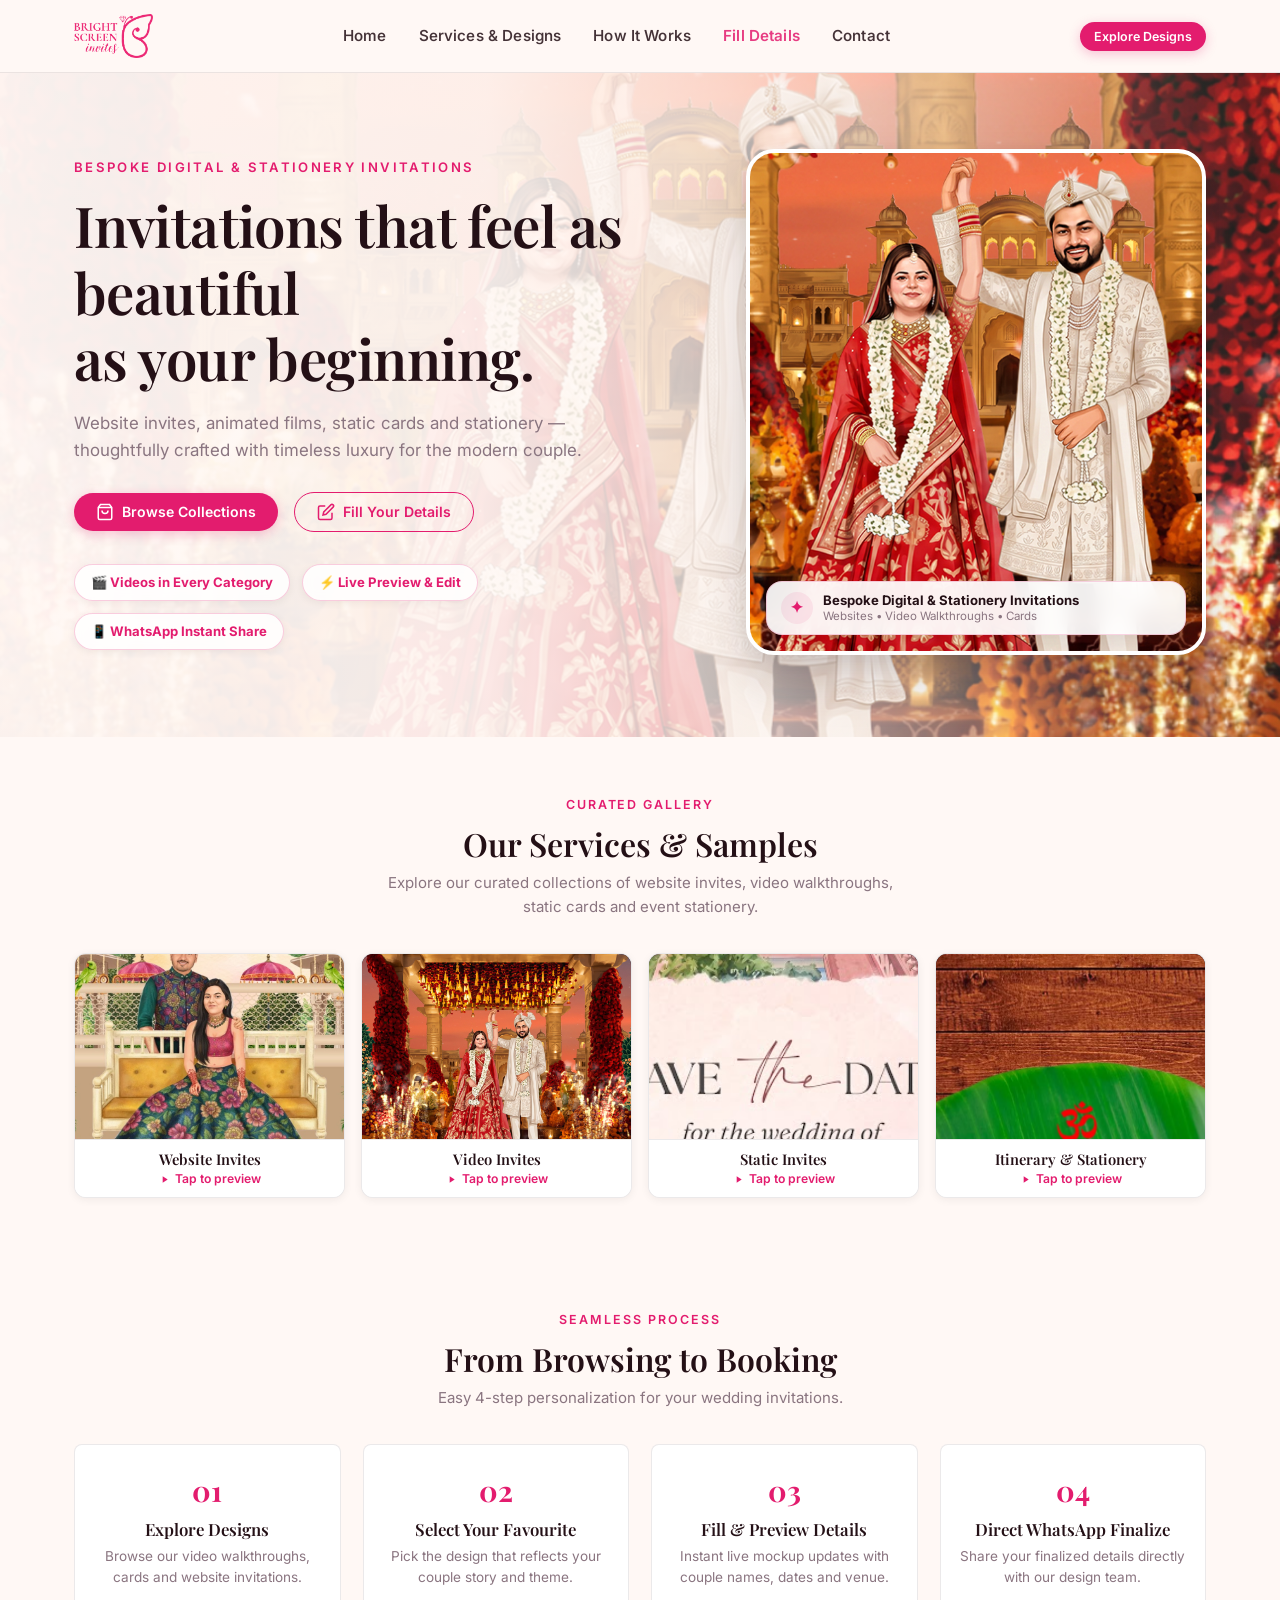
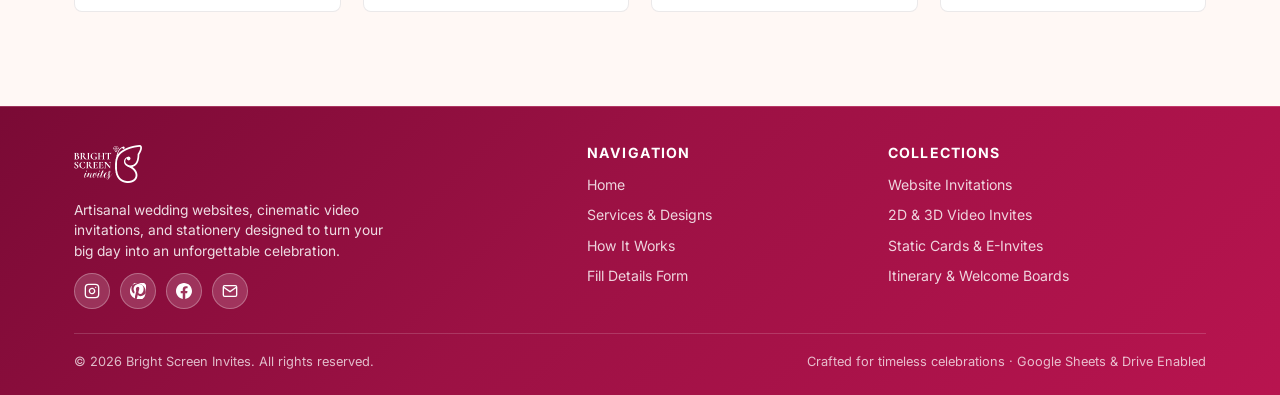
==== commit 70dd31b3: "Files Upload" ====
--- a/index.html
+++ b/index.html
@@ -1323,6 +1323,26 @@
       color: var(--pink);
     }
 
+    .sample-tag-line {
+      font-size: 0.76rem;
+      color: var(--pink);
+      font-weight: 600;
+      margin-top: 3px;
+      line-height: 1.3;
+      display: inline-flex;
+      align-items: center;
+      justify-content: center;
+      gap: 5px;
+      text-decoration: none;
+      transition: color .2s ease, transform .2s ease;
+    }
+
+    .sample-tag-line:hover,
+    .gig-card:hover .sample-tag-line {
+      color: var(--gold);
+      transform: translateY(-1px);
+    }
+
     @media (max-width: 599px) {
       .gig-card {
         border-radius: 10px;
@@ -1333,6 +1353,9 @@
       .gig-category-name {
         font-size: 0.8rem;
         line-height: 1.2;
+      }
+      .sample-tag-line {
+        font-size: 0.68rem;
       }
     }
 
@@ -3267,6 +3290,7 @@
           </div>
           <div class="gig-card-body">
             <h3 class="gig-category-name">${c.name}</h3>
+            <span class="sample-tag-line"><svg width="11" height="11" viewBox="0 0 24 24" fill="currentColor"><path d="M8 5v14l11-7z"/></svg> Tap to preview</span>
           </div>
         </a>
       `).join('');
